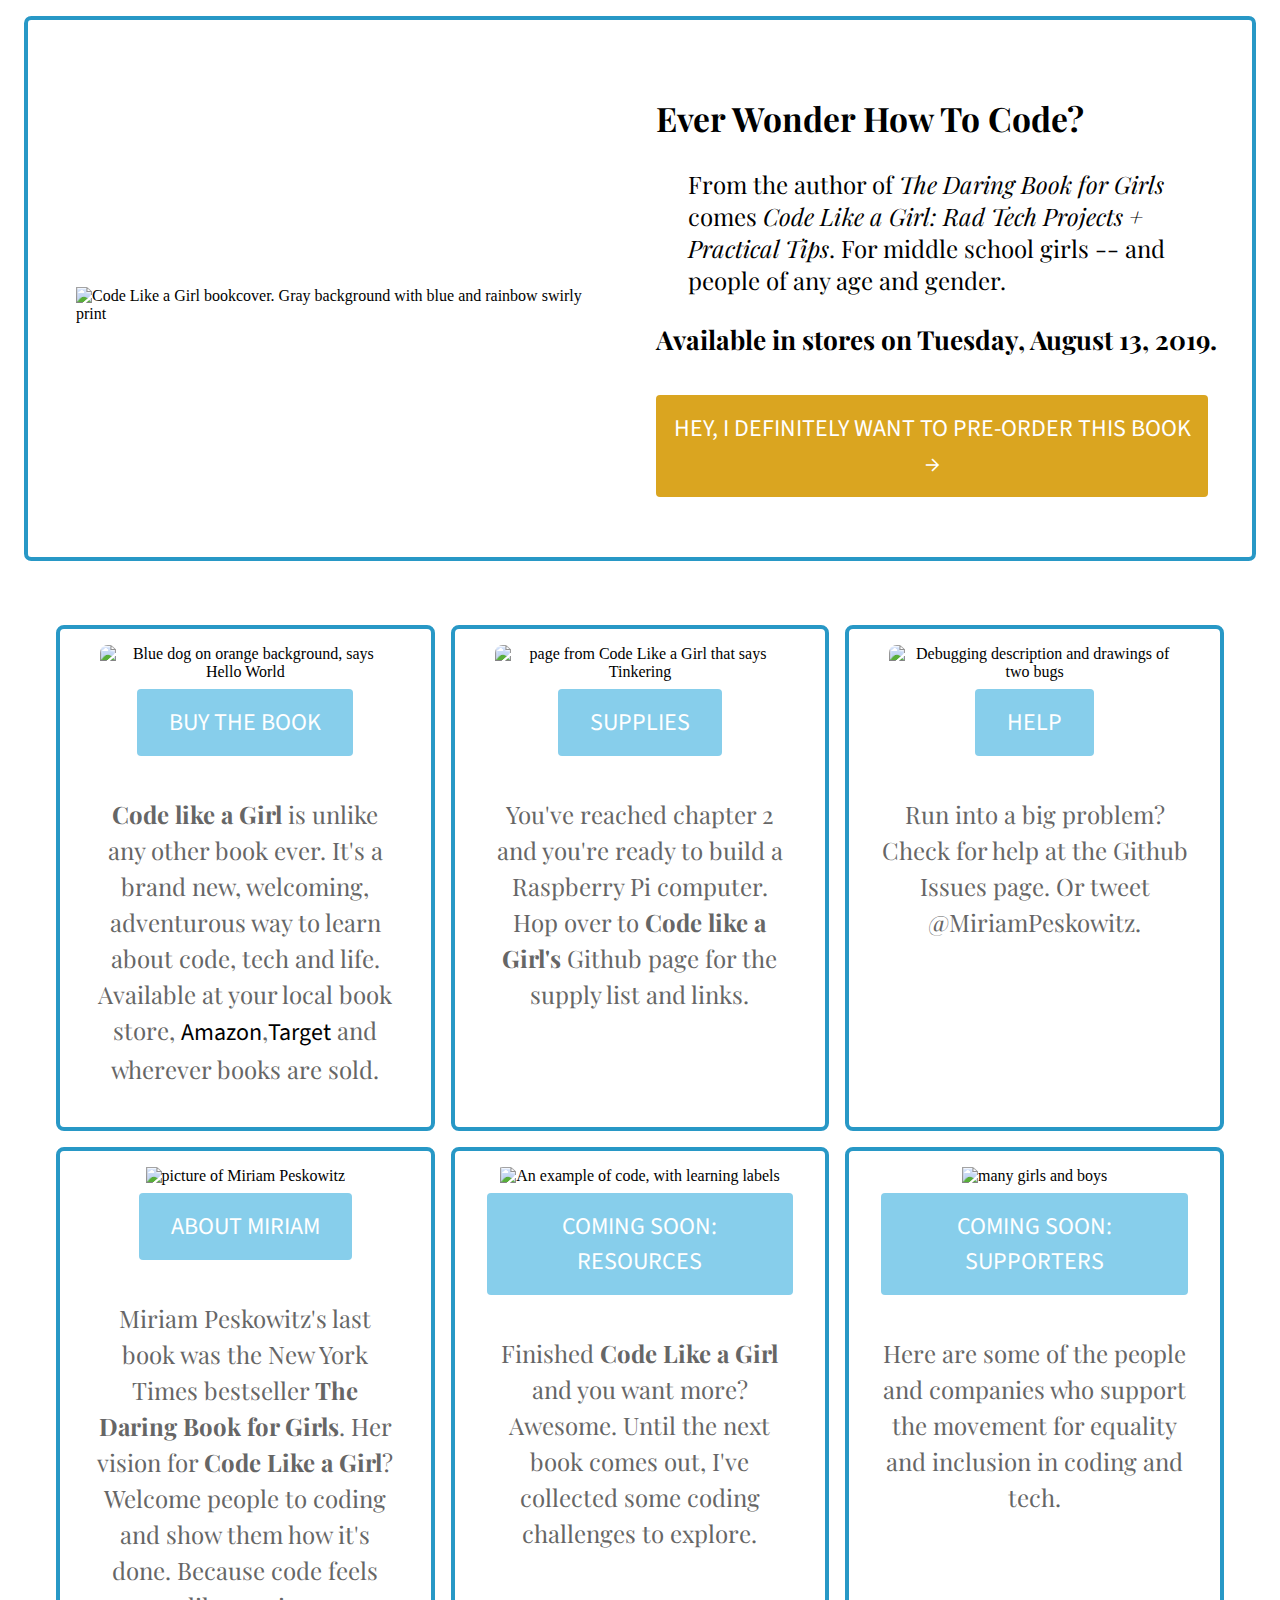
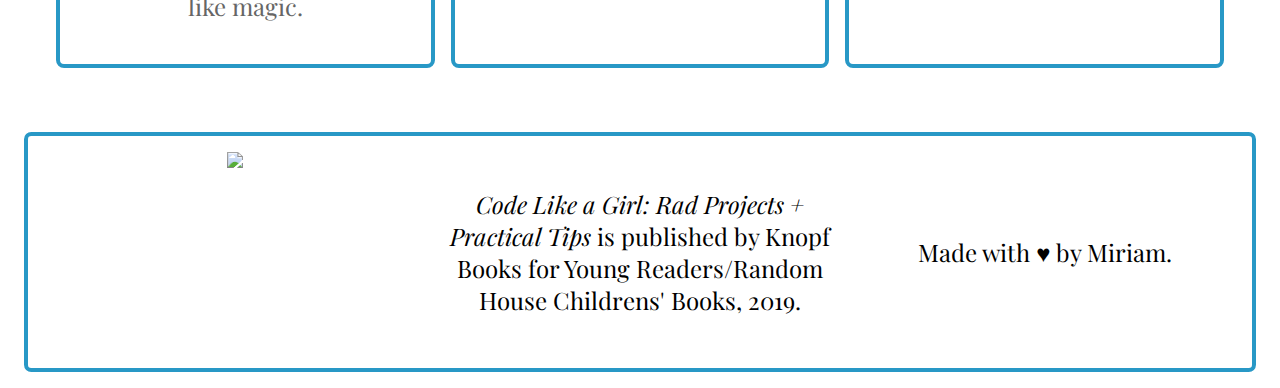
==== index.html @ 39b7a897 "Changes font size in hero > description to change content-based height on the hero section" ====
<!-- Website for code like a girl book. Created by @miriampeskowitz -->
<!-- Needs: routing for supplies and help.  anything else mentioned in the book?  -->
<!DOCTYPE html>
<html lang="en">
  <head>
    <meta charset="UTF-8">
    <meta name="viewport" content="width=device-width, initial-scale=1"/>
    <title>Code Like a Girl</title>
    <link rel="stylesheet" type="text/css" href="styles.css">
  </head>

  <body>
    <main class="wrapper">
      <!-- add nav bar here ul/li with grid?? -->
     
      <section class="hero"> 
        <picture class="item" id="cover-image">
          <img src="https://res.cloudinary.com/tech-stories/image/upload/bo_4px_solid_rgb:6a6b6d,c_fill,h_500,r_2/v1563406426/9781524713898_3_-1_rakndq.jpg" height="350" alt="Code Like a Girl bookcover. Gray background with blue and rainbow swirly print" >
        </picture>  
        <article class="item" id="description">
          <h2>Ever Wonder How To Code?  </h2>
          
          <p>From the author of <em>The Daring Book for Girls</em> comes <em>Code Like a Girl: Rad Tech Projects + Practical Tips</em>. For middle school girls -- and people of any age and gender.</p>


          <h3>Available in stores on Tuesday, August 13, 2019.</h3>

          <a class="uppercase" href="https://www.amazon.com/Code-Like-Girl-Projects-Practical/dp/1524713899"  target="_blank">Hey, I definitely want to pre-order this book &rarr;</a>
          <!-- right arrow:  -->
        </article>
      </section>
      <div class="wrapper">
      <section class="cards">
        <ul>
          <li>
            <figure>
              <img src="https://res.cloudinary.com/tech-stories/image/upload/c_scale,h_270,w_456/v1562860271/Screen_Shot_2019-07-11_at_11.50.55_AM_dsevbz.png" alt="Blue dog on orange background, says Hello World">
              <figcaption><h3>Grab this book now!</h3></figcaption>
            </figure>
            <a class="uppercase" href="https://www.amazon.com/Code-Like-Girl-Projects-Practical/dp/1524713899"  target="_blank">Buy the book</a>
            <p>
              <strong>Code like a Girl</strong> is unlike any other book ever. It's a brand new, welcoming, adventurous way to learn about code, tech and life. Available at your local book store, <a class="no-link-background" href="https://www.amazon.com/Code-Like-Girl-Projects-Practical/dp/1524713899" target="_blank" >Amazon</a>,<a class="no-link-background" href="https://www.target.com/p/code-like-a-girl-rad-tech-projects-and-practical-tips-by-miriam-peskowitz-hardcover/-/A-77096390" target="blank">Target</a> and wherever books are sold. 
            </p>
            
          </li>

          <!-- Supplies -->
          <li>
            <figure>
              <img src="https://res.cloudinary.com/tech-stories/image/upload/v1562807342/Screen_Shot_2019-07-10_at_9.08.40_PM_e3rjif.png" alt="page from Code Like a Girl that says Tinkering">
              <figcaption>
                <h3>Supplies</h3>
              </figcaption>
            </figure>
             <a class="uppercase" href="https://github.com/CodeLikeAGirlBook/Supplies" target="_blank" >Supplies</a>
            <p>
             You've reached chapter 2 and you're ready to build a Raspberry Pi computer. Hop over to <strong>Code like a Girl's</strong> Github page for the supply list and links.
            </p>
           
          </li>

          <!-- Debugging/help -->
          <li>
            <figure>
              <img src="https://res.cloudinary.com/tech-stories/image/upload/w_1000,ar_16:9,c_fill,g_auto,e_sharpen/v1562949057/Screen_Shot_2019-07-12_at_12.30.42_PM_fir9xx.png" alt="Debugging description and drawings of two bugs">
              <figcaption>
                <h3>Help</h3>
              </figcaption>
            </figure>
            <a class="uppercase" href="https://github.com/CodeLikeAGirlBook/Issues" target="_blank">Help</a>
            <p>
              Run into a big problem? Check for help at the  Github Issues page. Or tweet @MiriamPeskowitz. 
            </p>
            
          </li>
   <!-- About the author -->

          <li>
            <figure>
              <img src="https://res.cloudinary.com/tech-stories/image/upload/w_1000,ar_16:9,c_fill,g_auto,e_sharpen/v1562807641/miriam_avatar_qj1eje.jpg" alt="picture of Miriam Peskowitz">
              <figcaption>
                <h3>
                  About the author
                </h3>
              </figcaption>
            </figure>
             <a class="uppercase" href="https://mpeskowitz.com/about-1" target="_blank" >About Miriam</a>
            <p>
              Miriam Peskowitz's last book was the New York Times bestseller <strong>The Daring Book for Girls</strong>. Her vision for <strong>Code Like a Girl</strong>? Welcome people to coding and show them how it's done. Because code feels like magic. 
             </p>
           
          </li>
 <!-- Resources -->

          <li>
            <figure>
              <img src="https://res.cloudinary.com/tech-stories/image/upload/v1562860080/Screen_Shot_2019-07-11_at_11.47.46_AM_csww1a.png" alt="An example of code, with learning labels">
              <figcaption >
                <h3 class="too-light">Resources</h3>
              </figcaption>
            </figure>
             <a class="uppercase" href="https://github.com/CodeLikeAGirlBook/Issues" target="_blank" >Coming Soon: Resources</a>
            <p>
              Finished <strong>Code Like a Girl</strong> and you want more?  Awesome. Until the next book comes out, I've collected some coding challenges to explore. 
            </p>
           
          </li>

 <!-- Supporters-->
          <li>
            <figure>
              <img src="https://res.cloudinary.com/tech-stories/image/upload/v1562807659/Screen_Shot_2019-07-10_at_9.13.34_PM_m7gn4k.png" alt="many girls and boys">
              <figcaption >
                <h3 class="too-light">Supporters</h3>
              </figcaption>
            </figure>
             <a class="uppercase" href="#">Coming soon:  Supporters</a>
            <p>
             Here are some of the people and companies who support the movement for equality and inclusion in coding and tech. 
            </p>
           
           
          </li>      
        </ul>
      </section>
    </div>
    </main>

    <footer>
   <!--    <section> -->
        <img class="book-image" src="https://res.cloudinary.com/tech-stories/image/upload/a_340/v1563568177/footer_pcx8p0.png" height="200">
     <!--  </section> -->
      <section>
        <p><em>Code Like a Girl: Rad Projects + Practical Tips</em> is published by Knopf Books for Young Readers/Random House Childrens' Books, 2019. <p>
      </section>
      <section>  
       <p> Made with ♥ by <a href="https://twitter.com/MiriamPeskowitz" target="_blank">Miriam.</a> </p>
     </section>
    </footer>
    <!-- What else should go in footer: github page , randomhouse children's books page -->
  </body>
</html>


          <!-- NOTE: this was to have an angled img on larger screen and change that for smaller screen  -->
         <!--  <source media="(min-width: 1030px)" srcset="https://res.cloudinary.com/tech-stories/image/upload/bo_3px_solid_rgb:6d6767,c_scale,h_387,r_5/a_340/v1552341463/Screen_Shot_2019-02-14_at_5.20.54_PM_q3yvs3.png"> -->
         <!--  <source media="(max-width: 1029px)" srcset="https://res.cloudinary.com/tech-stories/image/upload/c_fill,h_500/v1563406426/9781524713898_3_-1_rakndq.jpg"> -->
          <!-- <img id="bookcover" src="https://res.cloudinary.com/tech-stories/image/upload/bo_2px_solid_rgb:383636,c_scale,h_1356/v1563406426/9781524713898_3_-1_rakndq.jpg" -->
---- styles.css ----
@import url('https://fonts.googleapis.com/css?family=Playfair+Display|Source+Sans+Pro:200,400');

p, h1, h2, h3, h4, h5, h6 {
  font-family: 'Playfair Display', serif;
}

a {
  font-family: 'Source Sans Pro', sans-serif;
}

html {
  scroll-behavior: smooth;
}

/*refactor class="uppercase" to an attribute here, since all a's are uppercase now */
a {
  background-color: goldenrod;
  text-decoration: none;
  color: white;
  border-radius: .25rem;
  text-align: center;
  display: inline-block;
  transition: all .3s;
}

a:hover {
  opacity: .6;
}

.hero {
  background: url('https://res.cloudinary.com/tech-stories/image/upload/v1562809014/Screen_Shot_2019-07-10_at_9.36.17_PM_mvnxgg.png') center;
  background-size: cover;
  padding: 1rem;
  border: 4px solid #2898C6  ;
  border-radius: .45rem;
  margin: 1rem;
  /* grid styles */
  display: grid;
  grid-template-columns: repeat(auto-fit, minmax(400px, 1fr));
  /*grid-gap: 1rem;*/
  align-items: center;
  justify-items: center;
}

.hero > * {
  color: black;
}

#cover-image {
  padding: 2rem;
  padding-bottom: 0;
}

#description  {
  padding: 2rem 1rem 2rem 1rem;
  font-size: 1.4rem;
}

.hero > article > p {
  margin-left: 2rem;
  font-size: 1.5rem;
}

.hero > article > h2 > span {
  font-weight: 900;
  font-style: italic;
}

.hero > article > a {
  padding: 1rem;
  margin: .75rem;
  margin-left: 0;
  font-size: 1.5rem;
}
.uppercase {
  text-transform: uppercase;
}

/* CARDS */

.cards {
  padding: 1rem;
  margin: 1rem;
/*  width: 100%;*/
}

.cards > ul {
  padding: 1rem;
  display: grid;
  grid-template-columns: repeat(auto-fit, minmax(350px, 1fr));
  grid-gap: 1rem;
  list-style: none;
  text-align: center;
}

.cards > ul > li {
  border: 4px solid #2898C6  ;
  /*#aba7a7;*/
  border-radius: .5rem;
}

/*change here */
.cards > ul > li > figure {
  max-height: 220px;
  overflow: hidden;
  border-top-left-radius: .5rem;
  border-top-right-radius: .5rem;
  position: relative;
  margin-bottom: .5rem;
}

.cards > ul > li > figure > img {
  width: 100%;
}

.cards > ul > li > figure > figcaption {
  position: absolute;
  bottom: 0;
  background-color: rgba(0,0,0,.2);
  width: 100%;
  height: 40%;
  display: none;
}

/*change color, accessibility esp in teachers & parents */
.cards > ul > li > figure > figcaption > h3 {
  color: white;
  /*padding: .75rem;*/
  /*  margin-bottom: 1rem;*/
  font-size: 1.75rem;
  display: none;

/*change: take away space on bototm, so it sits slightly lower */
}
.cards > ul > li > figure > figcaption > h3 > .too-light {
  color: black;
}

.cards > ul > li > p {
  font-size: 1.5rem;
  line-height: 1.5;
  padding: 1rem 2rem;
  color: #666666;
}

/*changed margin fro 1rem to 0 for the top, added background color to change from goldenrod*/
.cards > ul > li > a {
  padding: 1rem 2rem; 
  margin: 0 2rem;
  font-size: 1.5rem;
  background-color: skyblue;
  
}

.no-link-background {
  color: black;
  background-color: white;
}

.too-light {
  color: black;
}

/* FOOTER */
footer {
  background: url('https://res.cloudinary.com/tech-stories/image/upload/v1562809014/Screen_Shot_2019-07-10_at_9.36.17_PM_mvnxgg.png') center;
  background-size: cover;
  color:  black;
  text-align: left;
  padding: 1rem;
  border: 4px solid #2898C6;
  border-radius: .45rem;
  margin: 1rem;
  /*#grid*/
  display: grid;
  grid-template-columns: repeat(3, 1fr);
  grid-gap: 1.5rem;
  align-items: center;
  justify-items: center;
  text-align: center;
}


footer > section > p {
  font-size: 1.5rem;
}

footer > section > p > a {
  color: black;
  /*background-color: #5DBCD2;*/
  background-color: transparent;
  font-family: 'Playfair Display', serif;
}

footer > section > p > a:hover {
  font-weight: bolder;
}

/*MEDIA QUERIES*/
@media screen and (max-width: 760px) {
    body {
      display: grid;
      grid-template-columns: 100%;
      align-items: center;
      grid-template-rows: 400px auto;
    }
   

  .hero {
    align-items: center;
    margin: 0;
    padding: 0;
  }

  .cards {
    margin-left: 0;
    margin-right: 0;
    padding-left: 0;
    padding-right: 0;
  }

  footer {
    display: grid;
    grid-template-columns: 100%;
  }
}
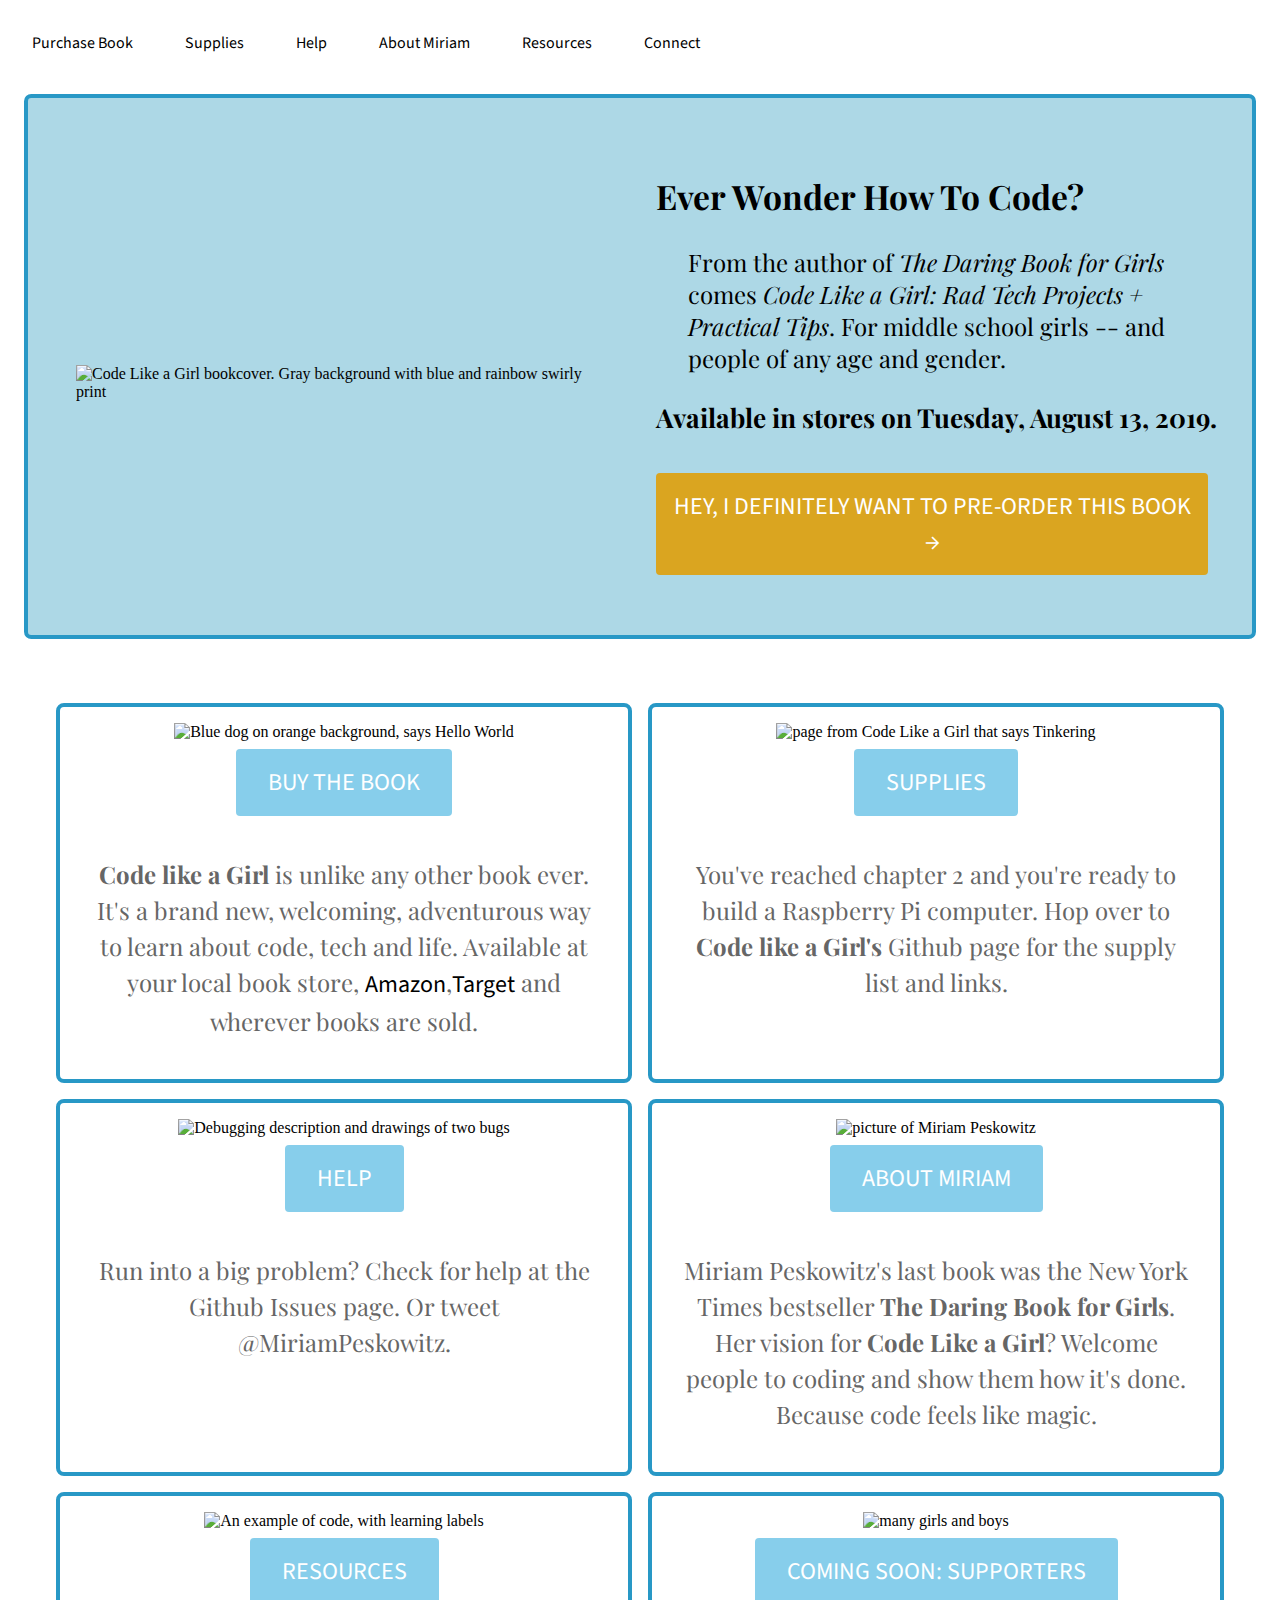
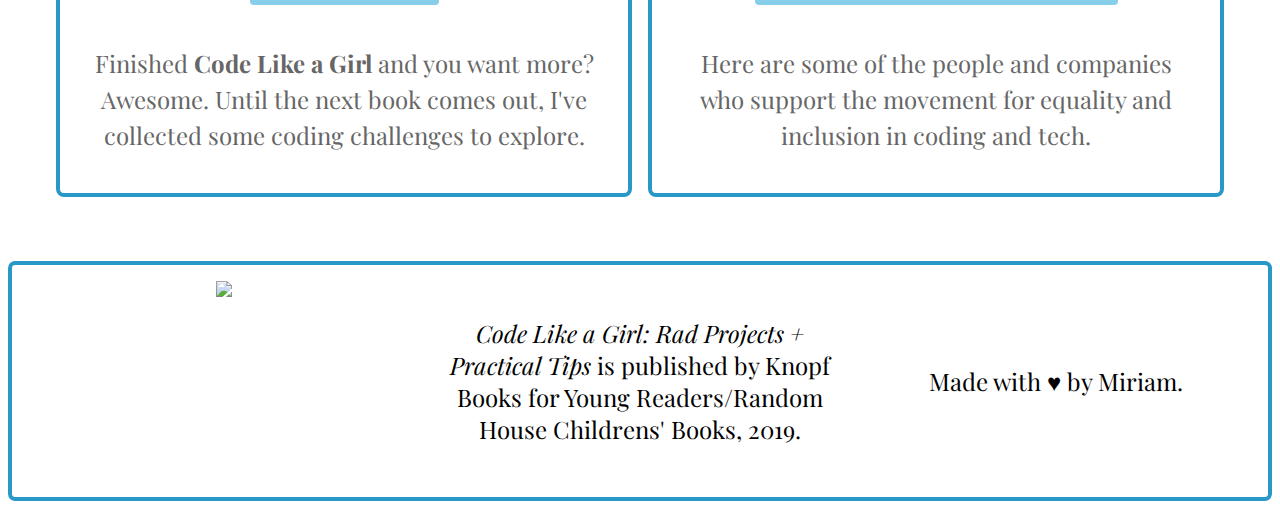
==== commit 84c6af2d: "Adds navbar, changes media queries" ====
--- a/index.html
+++ b/index.html
@@ -10,6 +10,16 @@
   </head>
 
   <body>
+    <nav>
+      <ul>
+        <li><a href="#purchase">Purchase Book</a></li>
+        <li><a href="#supplies">Supplies</a></li>
+        <li><a href="#help">Help</a></li>
+        <li><a href="#about-miriam">About Miriam</a></li>
+        <li><a href="#resources">Resources</a></li>
+        <li><a href="#connect">Connect</a></li>
+      </ul>
+    </nav>
     <main class="wrapper">
       <!-- add nav bar here ul/li with grid?? -->
      
@@ -32,7 +42,9 @@
       <div class="wrapper">
       <section class="cards">
         <ul>
-          <li>
+
+      <!-- Purchase Book -->
+          <li id="purchase">
             <figure>
               <img src="https://res.cloudinary.com/tech-stories/image/upload/c_scale,h_270,w_456/v1562860271/Screen_Shot_2019-07-11_at_11.50.55_AM_dsevbz.png" alt="Blue dog on orange background, says Hello World">
               <figcaption><h3>Grab this book now!</h3></figcaption>
@@ -45,7 +57,7 @@
           </li>
 
           <!-- Supplies -->
-          <li>
+          <li id="supplies">
             <figure>
               <img src="https://res.cloudinary.com/tech-stories/image/upload/v1562807342/Screen_Shot_2019-07-10_at_9.08.40_PM_e3rjif.png" alt="page from Code Like a Girl that says Tinkering">
               <figcaption>
@@ -60,7 +72,7 @@
           </li>
 
           <!-- Debugging/help -->
-          <li>
+          <li id="help">
             <figure>
               <img src="https://res.cloudinary.com/tech-stories/image/upload/w_1000,ar_16:9,c_fill,g_auto,e_sharpen/v1562949057/Screen_Shot_2019-07-12_at_12.30.42_PM_fir9xx.png" alt="Debugging description and drawings of two bugs">
               <figcaption>
@@ -73,9 +85,9 @@
             </p>
             
           </li>
+
    <!-- About the author -->
-
-          <li>
+          <li id="about-miriam">
             <figure>
               <img src="https://res.cloudinary.com/tech-stories/image/upload/w_1000,ar_16:9,c_fill,g_auto,e_sharpen/v1562807641/miriam_avatar_qj1eje.jpg" alt="picture of Miriam Peskowitz">
               <figcaption>
@@ -90,24 +102,24 @@
              </p>
            
           </li>
+
  <!-- Resources -->
-
-          <li>
+          <li id="resources">
             <figure>
               <img src="https://res.cloudinary.com/tech-stories/image/upload/v1562860080/Screen_Shot_2019-07-11_at_11.47.46_AM_csww1a.png" alt="An example of code, with learning labels">
               <figcaption >
                 <h3 class="too-light">Resources</h3>
               </figcaption>
             </figure>
-             <a class="uppercase" href="https://github.com/CodeLikeAGirlBook/Issues" target="_blank" >Coming Soon: Resources</a>
+             <a class="uppercase" href="https://github.com/CodeLikeAGirlBook/Resources" target="_blank" >Resources</a>
             <p>
               Finished <strong>Code Like a Girl</strong> and you want more?  Awesome. Until the next book comes out, I've collected some coding challenges to explore. 
             </p>
            
           </li>
 
- <!-- Supporters-->
-          <li>
+ <!-- Supporters change to: Contact, workshops, talks, Movement, Change -->
+          <li id="connect">
             <figure>
               <img src="https://res.cloudinary.com/tech-stories/image/upload/v1562807659/Screen_Shot_2019-07-10_at_9.13.34_PM_m7gn4k.png" alt="many girls and boys">
               <figcaption >
--- a/styles.css
+++ b/styles.css
@@ -23,20 +23,46 @@
   transition: all .3s;
 }
 
+
 a:hover {
   opacity: .6;
 }
 
+nav {
+  padding: 1rem 0;
+/*  background-color: lightblue;*/
+  border-radius: .25rem;
+  grid-template-columns: repeat(auto-fit, minmax(250px, 1fr));;
+}
+
+nav > ul {
+  list-style-type: none;
+  margin: 0;
+  padding: 0;
+}
+
+nav > ul > li {
+  display: inline;
+  padding: 1rem;
+}
+
+nav > ul > li > a {
+  background-color: white;
+  color: black;
+  padding: .5rem;
+}
+
 .hero {
-  background: url('https://res.cloudinary.com/tech-stories/image/upload/v1562809014/Screen_Shot_2019-07-10_at_9.36.17_PM_mvnxgg.png') center;
-  background-size: cover;
+ /* background: url('https://res.cloudinary.com/tech-stories/image/upload/v1562809014/Screen_Shot_2019-07-10_at_9.36.17_PM_mvnxgg.png') center;
+  background-size: cover;*/
+  background-color: lightblue;
   padding: 1rem;
   border: 4px solid #2898C6  ;
   border-radius: .45rem;
   margin: 1rem;
   /* grid styles */
   display: grid;
-  grid-template-columns: repeat(auto-fit, minmax(400px, 1fr));
+  grid-template-columns: repeat(auto-fit, minmax(250px, 1fr));
   /*grid-gap: 1rem;*/
   align-items: center;
   justify-items: center;
@@ -87,7 +113,7 @@
 .cards > ul {
   padding: 1rem;
   display: grid;
-  grid-template-columns: repeat(auto-fit, minmax(350px, 1fr));
+  grid-template-columns: repeat(auto-fit, minmax(400px, 1fr));
   grid-gap: 1rem;
   list-style: none;
   text-align: center;
@@ -170,7 +196,7 @@
   padding: 1rem;
   border: 4px solid #2898C6;
   border-radius: .45rem;
-  margin: 1rem;
+/*  margin: 1rem 0;*/
   /*#grid*/
   display: grid;
   grid-template-columns: repeat(3, 1fr);
@@ -197,14 +223,13 @@
 }
 
 /*MEDIA QUERIES*/
-@media screen and (max-width: 760px) {
+@media screen and (max-width: 880px) {
     body {
       display: grid;
       grid-template-columns: 100%;
       align-items: center;
       grid-template-rows: 400px auto;
     }
-   
 
   .hero {
     align-items: center;
@@ -217,10 +242,17 @@
     margin-right: 0;
     padding-left: 0;
     padding-right: 0;
+    overflow: scroll;
   }
 
   footer {
     display: grid;
     grid-template-columns: 100%;
+    background: none;
+    background-color: lightblue;
+  }
+
+  footer > .book-image {
+    display: none;
   }
 }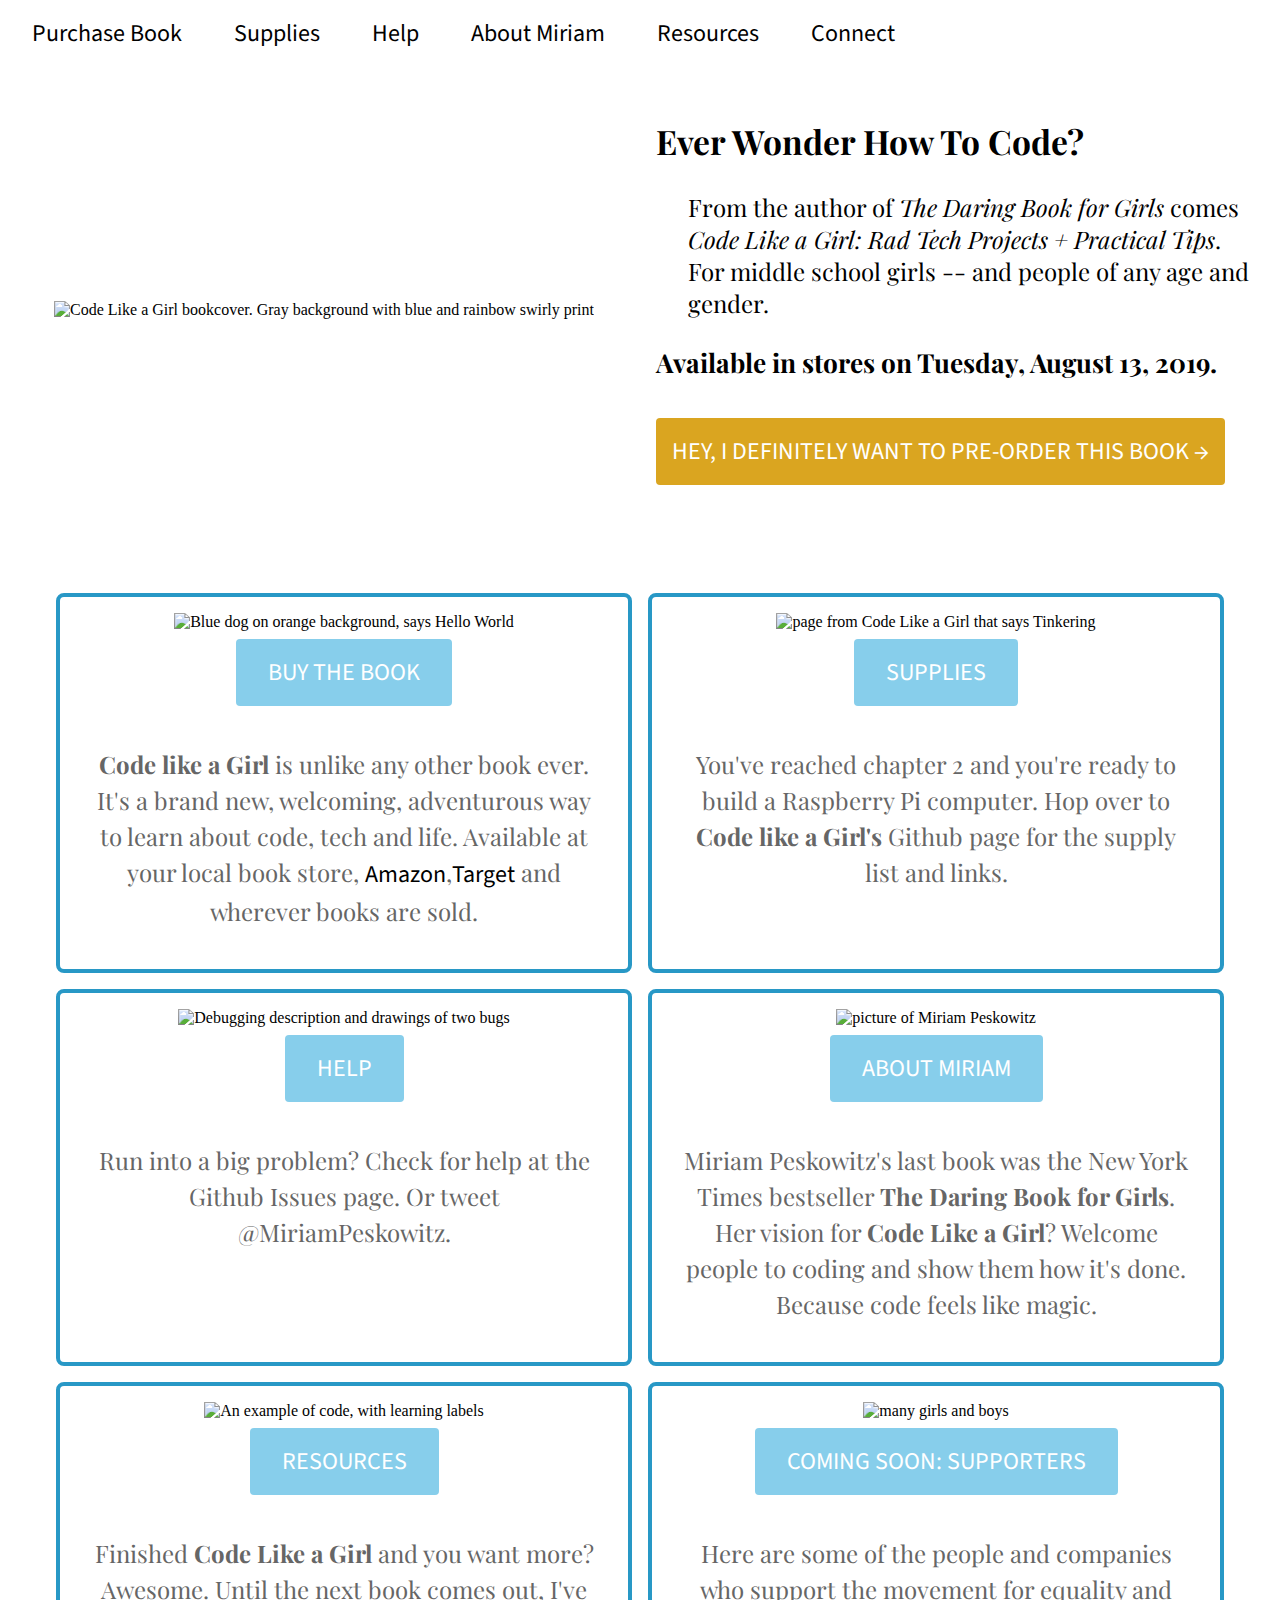
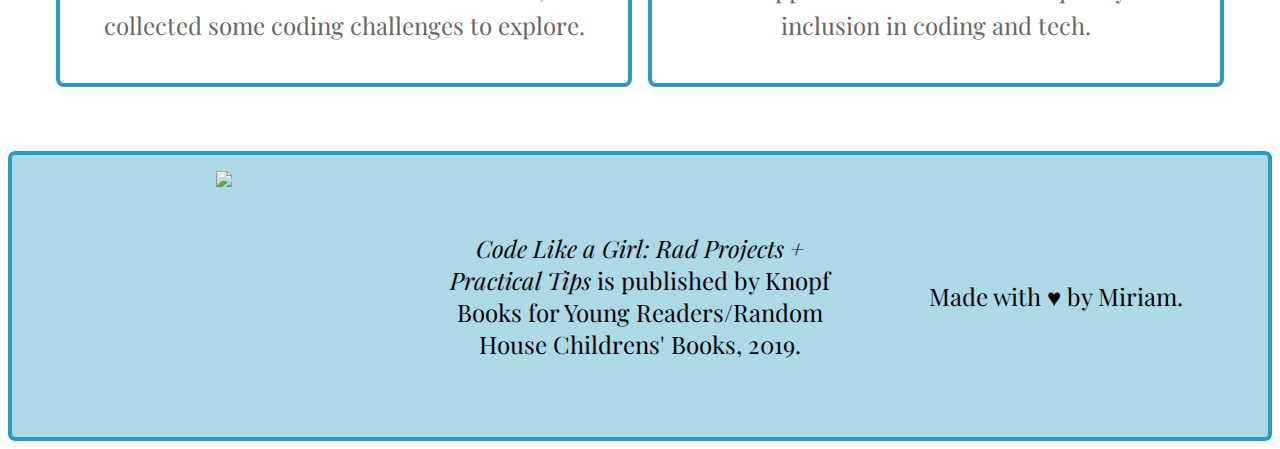
==== commit a39f0d6b: "Work with media queries" ====
--- a/index.html
+++ b/index.html
@@ -25,7 +25,8 @@
      
       <section class="hero"> 
         <picture class="item" id="cover-image">
-          <img src="https://res.cloudinary.com/tech-stories/image/upload/bo_4px_solid_rgb:6a6b6d,c_fill,h_500,r_2/v1563406426/9781524713898_3_-1_rakndq.jpg" height="350" alt="Code Like a Girl bookcover. Gray background with blue and rainbow swirly print" >
+         <!--  <img src="https://res.cloudinary.com/tech-stories/image/upload/bo_4px_solid_rgb:6a6b6d,c_fill,h_500,r_2/v1563406426/9781524713898_3_-1_rakndq.jpg" height="350" alt="Code Like a Girl bookcover. Gray background with blue and rainbow swirly print" > -->
+         <img src="https://res.cloudinary.com/tech-stories/image/upload/v1565403761/Screen_Shot_2019-07-31_at_4.04.44_PM_yweslw.png" height="450" alt="Code Like a Girl bookcover. Gray background with blue and rainbow swirly print" >
         </picture>  
         <article class="item" id="description">
           <h2>Ever Wonder How To Code?  </h2>
@@ -140,7 +141,7 @@
 
     <footer>
    <!--    <section> -->
-        <img class="book-image" src="https://res.cloudinary.com/tech-stories/image/upload/a_340/v1563568177/footer_pcx8p0.png" height="200">
+        <img class="book-image" src="https://res.cloudinary.com/tech-stories/image/upload/a_340/v1563568177/footer_pcx8p0.png" height="250">
      <!--  </section> -->
       <section>
         <p><em>Code Like a Girl: Rad Projects + Practical Tips</em> is published by Knopf Books for Young Readers/Random House Childrens' Books, 2019. <p>
--- a/styles.css
+++ b/styles.css
@@ -29,10 +29,10 @@
 }
 
 nav {
-  padding: 1rem 0;
+  /*padding: 1rem 0;*/
 /*  background-color: lightblue;*/
   border-radius: .25rem;
-  grid-template-columns: repeat(auto-fit, minmax(250px, 1fr));;
+  grid-template-columns: repeat(auto-fit, minmax(350px, 1fr));;
 }
 
 nav > ul {
@@ -50,16 +50,17 @@
   background-color: white;
   color: black;
   padding: .5rem;
+  font-size: 1.5rem;
 }
 
 .hero {
  /* background: url('https://res.cloudinary.com/tech-stories/image/upload/v1562809014/Screen_Shot_2019-07-10_at_9.36.17_PM_mvnxgg.png') center;
   background-size: cover;*/
-  background-color: lightblue;
-  padding: 1rem;
-  border: 4px solid #2898C6  ;
-  border-radius: .45rem;
-  margin: 1rem;
+  /*background-color: lightblue;*/
+  /*padding: 1rem;*/
+  /*border: 4px solid #2898C6  ;*/
+  /*border-radius: .45rem;*/
+  /*margin: 1rem;*/
   /* grid styles */
   display: grid;
   grid-template-columns: repeat(auto-fit, minmax(250px, 1fr));
@@ -189,8 +190,9 @@
 
 /* FOOTER */
 footer {
-  background: url('https://res.cloudinary.com/tech-stories/image/upload/v1562809014/Screen_Shot_2019-07-10_at_9.36.17_PM_mvnxgg.png') center;
-  background-size: cover;
+ /* background: url('https://res.cloudinary.com/tech-stories/image/upload/v1562809014/Screen_Shot_2019-07-10_at_9.36.17_PM_mvnxgg.png') center;
+  background-size: cover;*/
+  background-color: lightblue;
   color:  black;
   text-align: left;
   padding: 1rem;
@@ -223,7 +225,7 @@
 }
 
 /*MEDIA QUERIES*/
-@media screen and (max-width: 880px) {
+@media screen and (max-width: 900px) {
     body {
       display: grid;
       grid-template-columns: 100%;
@@ -232,17 +234,22 @@
     }
 
   .hero {
+    display: grid;
+    grid-template-columns: 100%;
     align-items: center;
-    margin: 0;
+    text-align: center;
+    margin: 0, 2rem;
     padding: 0;
   }
 
   .cards {
+    display: grid;
+    grid-template-columns: 100%;
     margin-left: 0;
     margin-right: 0;
     padding-left: 0;
     padding-right: 0;
-    overflow: scroll;
+    /*overflow: scroll; to work needs height */
   }
 
   footer {
@@ -255,4 +262,16 @@
   footer > .book-image {
     display: none;
   }
+}
+
+@media screen and (max-width: 425px) {
+  body {
+    font-size: 1rem;
+  }
+  nav {
+    display: grid;
+    grid-template-columns: 100%;
+    margin: 0, 3rem;
+  }
+  /*how do I make everything skinnier for small screeb> */
 }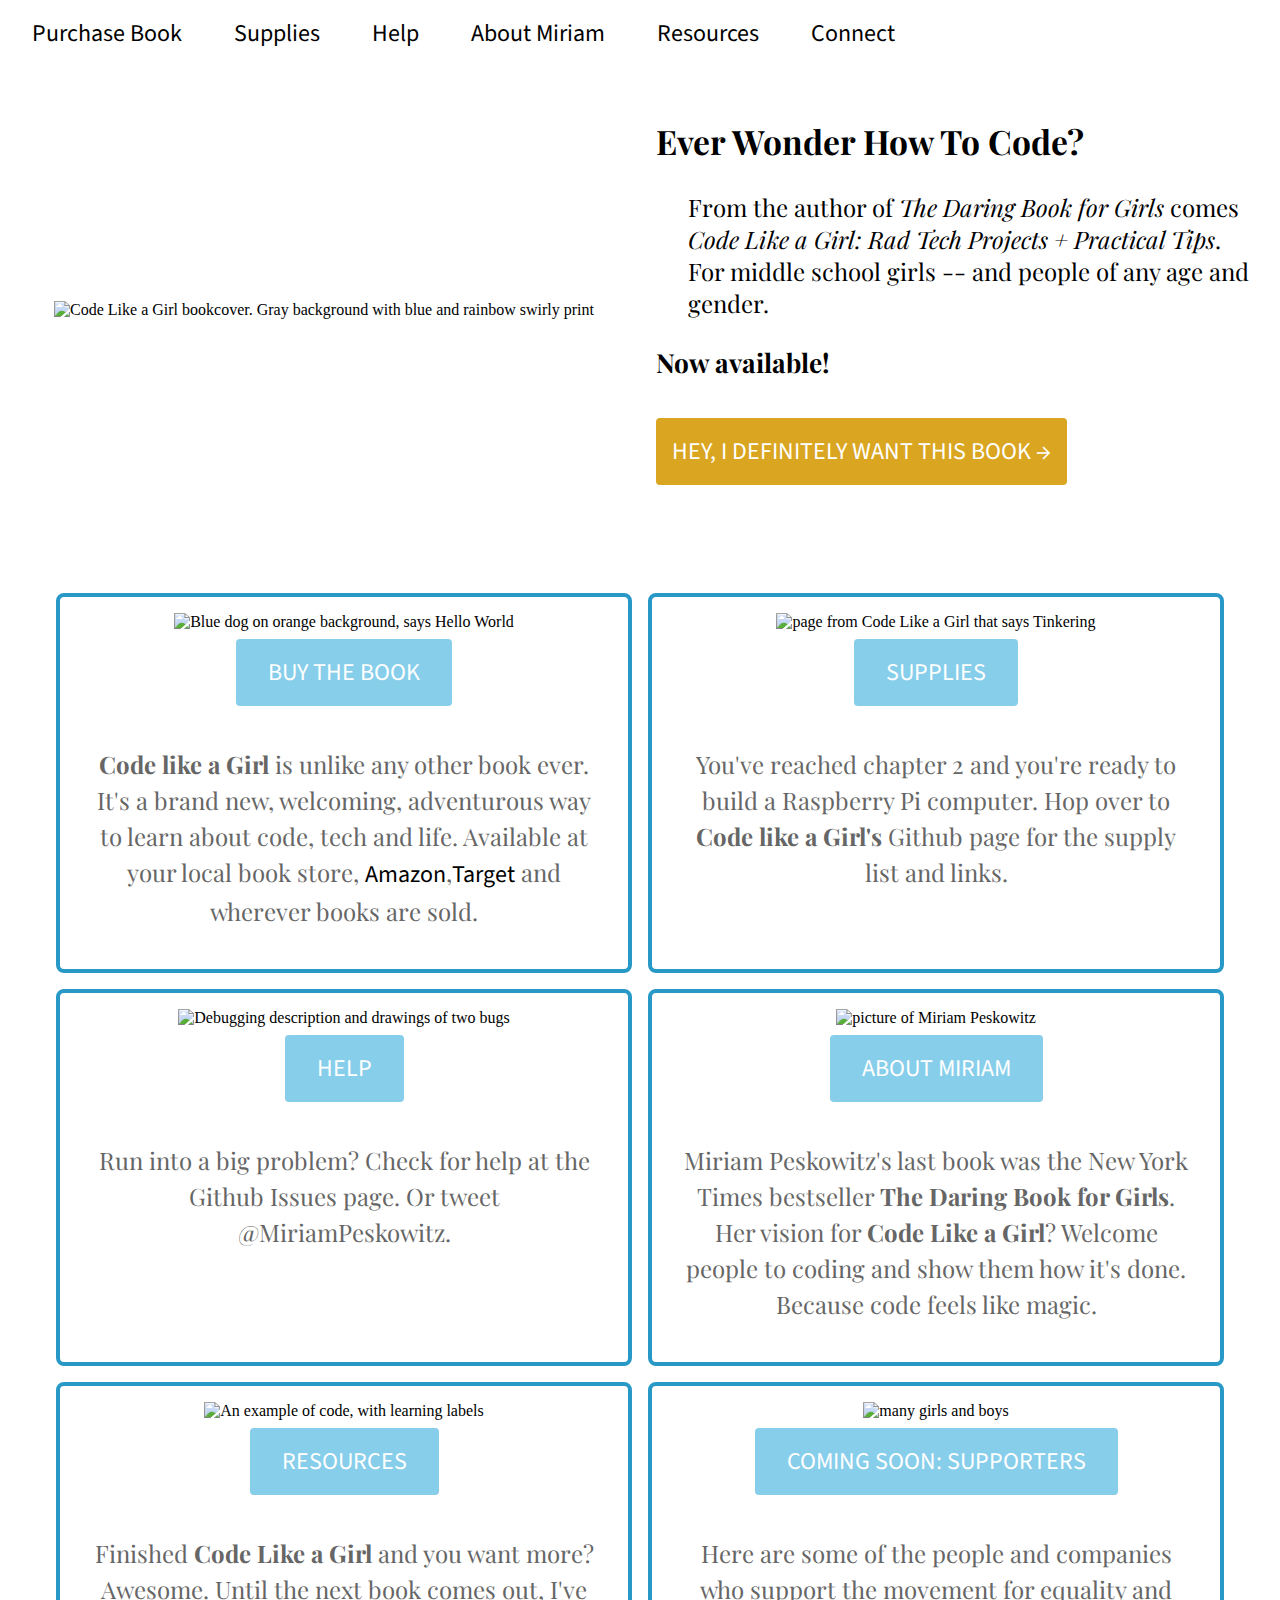
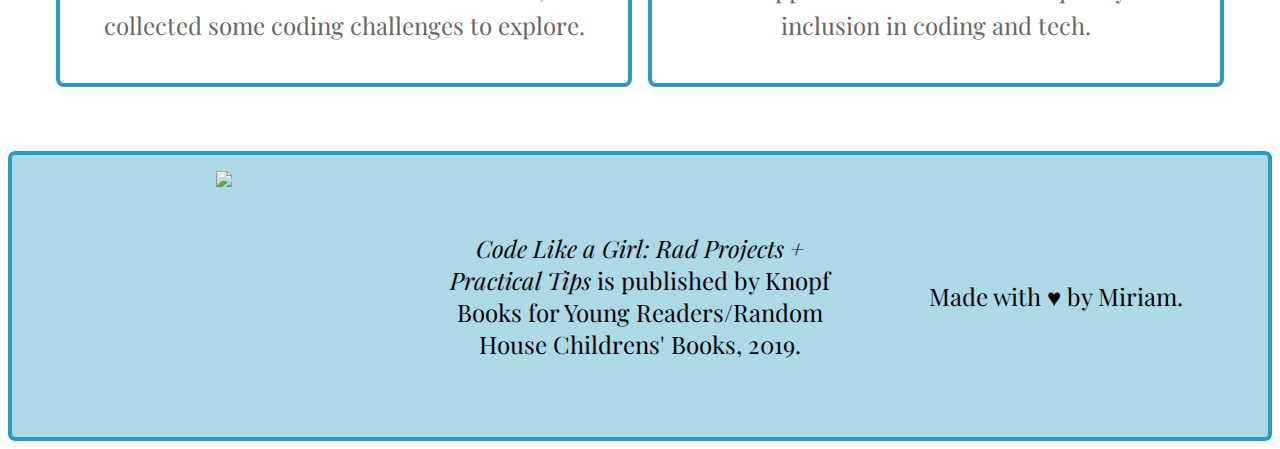
==== commit 37add901: "Changes to available now" ====
--- a/index.html
+++ b/index.html
@@ -34,9 +34,9 @@
           <p>From the author of <em>The Daring Book for Girls</em> comes <em>Code Like a Girl: Rad Tech Projects + Practical Tips</em>. For middle school girls -- and people of any age and gender.</p>
 
 
-          <h3>Available in stores on Tuesday, August 13, 2019.</h3>
+          <h3>Now available!</h3>
 
-          <a class="uppercase" href="https://www.amazon.com/Code-Like-Girl-Projects-Practical/dp/1524713899"  target="_blank">Hey, I definitely want to pre-order this book &rarr;</a>
+          <a class="uppercase" href="https://www.amazon.com/Code-Like-Girl-Projects-Practical/dp/1524713899"  target="_blank">Hey, I definitely want this book &rarr;</a>
           <!-- right arrow:  -->
         </article>
       </section>
--- a/styles.css
+++ b/styles.css
@@ -273,5 +273,5 @@
     grid-template-columns: 100%;
     margin: 0, 3rem;
   }
-  /*how do I make everything skinnier for small screeb> */
+  /*how do I make everything skinnier for small screeb> Cards are default 500 px wide Why? */
 }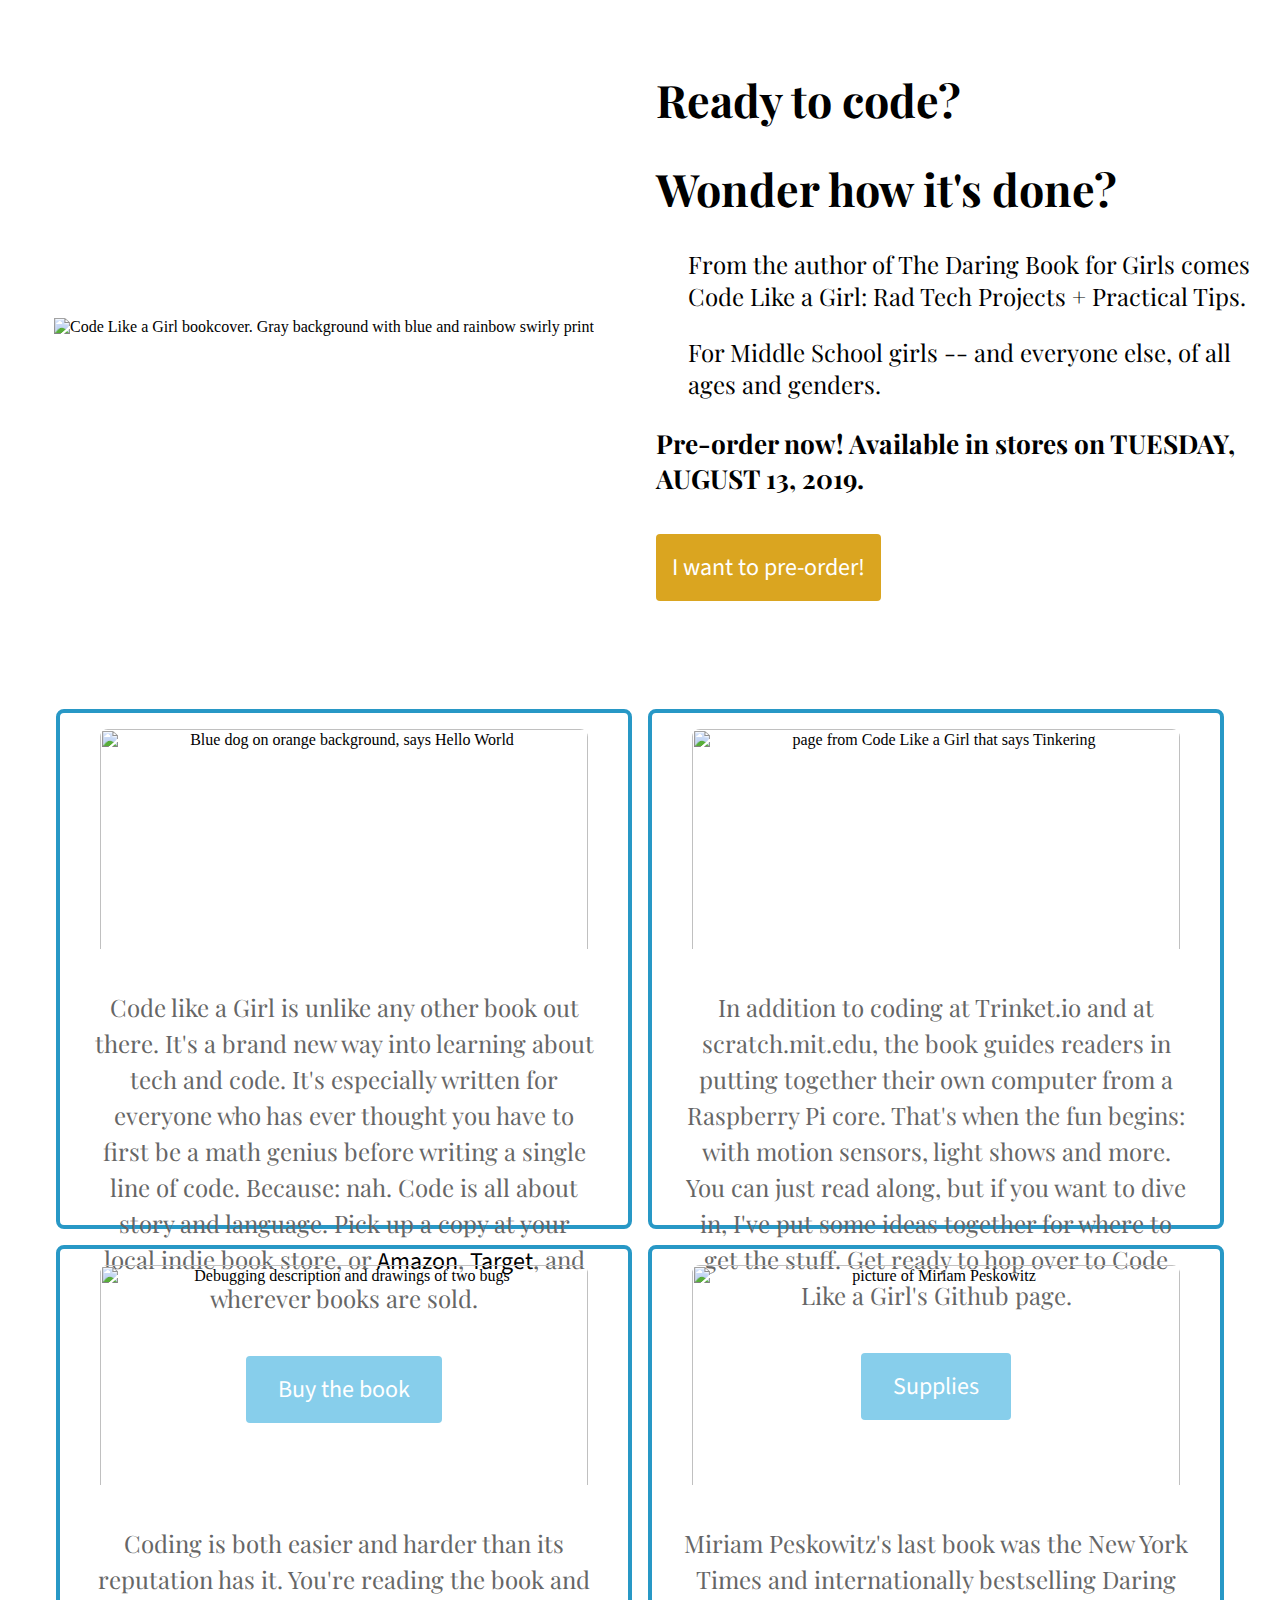
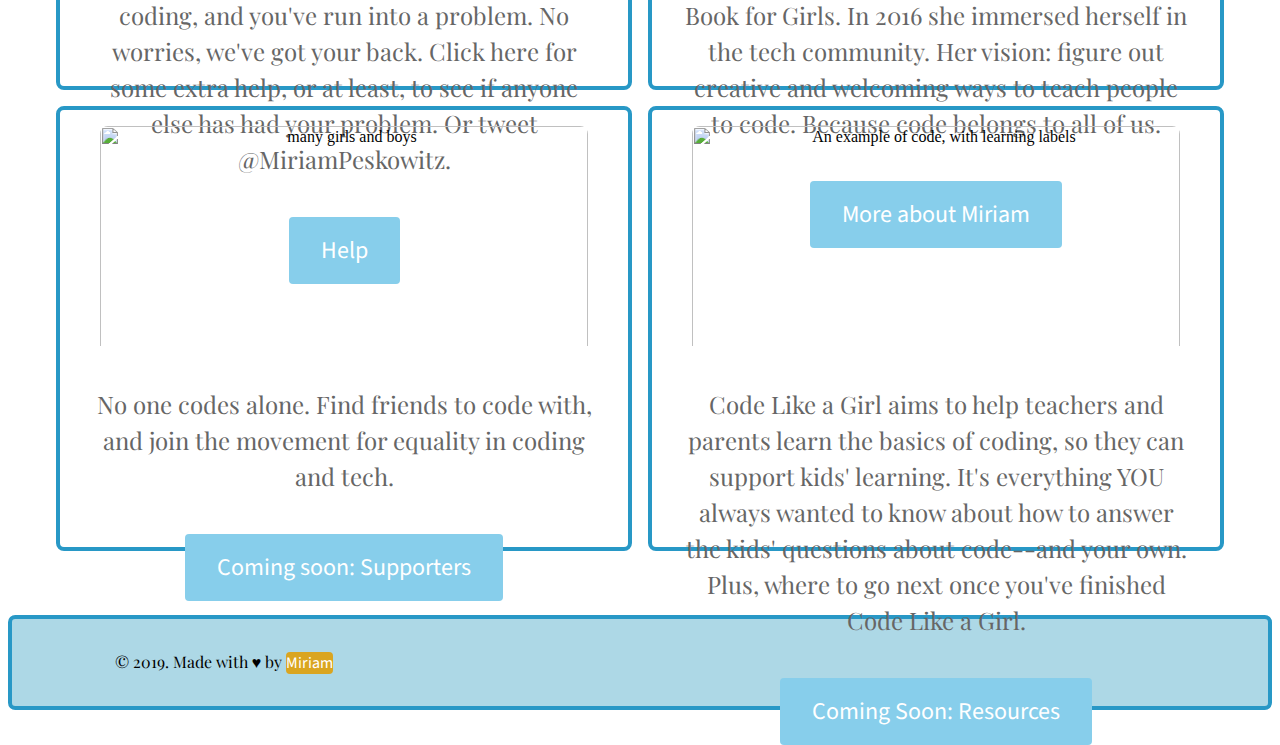
==== commit 298b072a: "Update index.html" ====
--- a/index.html
+++ b/index.html
@@ -1,161 +1,103 @@
-<!-- Website for code like a girl book. Created by @miriampeskowitz -->
-<!-- Needs: routing for supplies and help.  anything else mentioned in the book?  -->
-<!DOCTYPE html>
-<html lang="en">
-  <head>
-    <meta charset="UTF-8">
-    <meta name="viewport" content="width=device-width, initial-scale=1"/>
-    <title>Code Like a Girl</title>
-    <link rel="stylesheet" type="text/css" href="styles.css">
-  </head>
+<!-- Website for code like a girl book. -->
 
-  <body>
-    <nav>
+<html>
+<head>
+  <meta charset="UTF-8">
+  <meta name="viewport" content="width=device-width, initial-scale=1"/>
+  <title>Code Like a Girl</title>
+  <link rel="stylesheet" type="text/css" href="styles.css">
+</head>
+
+<body>
+  <main class="wrapper">
+    <!-- add nav bar here ul/li with grid -->
+    <section class="hero"> 
+      <img id="bookcover" src="https://res.cloudinary.com/tech-stories/image/upload/a_349/v1552341463/Screen_Shot_2019-02-14_at_5.20.54_PM_q3yvs3.png" alt="Code Like a Girl bookcover. Gray background with blue and rainbow swirly print" >    
+      <article id="description">
+        <h1>Ready to code? </h1>
+        <h1>Wonder how it's done? </h1>
+        <p>From the author of  <span>The Daring Book for Girls</span> comes <span>Code Like a Girl: Rad Tech Projects + Practical Tips</span>.</p>
+        <p> For Middle School girls -- and everyone else, of all ages and genders.</p>
+        <h3>Pre-order now! Available in stores on TUESDAY, AUGUST 13, 2019.</h3>
+        <a href="https://www.amazon.com/Code-Like-Girl-Projects-Practical/dp/1524713899"  target="_blank">I want to pre-order! </a>
+      </article>
+    </section>
+    <section class="cards" id="cards">
       <ul>
-        <li><a href="#purchase">Purchase Book</a></li>
-        <li><a href="#supplies">Supplies</a></li>
-        <li><a href="#help">Help</a></li>
-        <li><a href="#about-miriam">About Miriam</a></li>
-        <li><a href="#resources">Resources</a></li>
-        <li><a href="#connect">Connect</a></li>
+        <li>
+          <figure>
+            <img src="https://res.cloudinary.com/tech-stories/image/upload/c_scale,h_270,w_456/v1562860271/Screen_Shot_2019-07-11_at_11.50.55_AM_dsevbz.png" alt="Blue dog on orange background, says Hello World">
+            <figcaption><h3>Grab this book now!</h3></figcaption>
+          </figure>
+          <p>
+            Code like a Girl is unlike any other book out there. It's a brand new way into learning about tech and code. It's especially written for everyone who has ever thought you have to first be a math genius before writing a single line of code. Because: nah. Code is all about story and language. Pick up a copy at your local indie book store, or  <a class="no-link-background" href="https://www.amazon.com/Code-Like-Girl-Projects-Practical/dp/1524713899"  target="_blank">Amazon</a>, <a class="no-link-background" href="https://www.target.com/p/code-like-a-girl-rad-tech-projects-and-practical-tips-by-miriam-peskowitz-hardcover/-/A-77096390" target="blank">Target</a>, and wherever books are sold. 
+          </p>
+          <a href="https://www.amazon.com/Code-Like-Girl-Projects-Practical/dp/1524713899"  target="_blank">Buy the book</a>
+        </li>
+
+        <!-- Supplies -->
+        <li>
+          <figure>
+            <img src="https://res.cloudinary.com/tech-stories/image/upload/v1562807342/Screen_Shot_2019-07-10_at_9.08.40_PM_e3rjif.png" alt="page from Code Like a Girl that says Tinkering">
+            <figcaption><h3>Supplies</h3></figcaption>
+          </figure>
+          <p>
+            In addition to coding at Trinket.io and at scratch.mit.edu, the book guides readers in putting together their own computer from a Raspberry Pi core. That's when the fun begins: with motion sensors, light shows and more. You can just read along, but if you want to dive in, I've put some ideas together for where to get the stuff. Get ready to hop over to Code Like a Girl's Github page.
+
+          </p>
+          <a href="https://github.com/CodeLikeAGirlBook/Supplies">Supplies</a>
+        </li>
+
+        <!-- Debugging/help -->
+        <li>
+          <figure>
+            <img src="https://res.cloudinary.com/tech-stories/image/upload/w_1000,ar_16:9,c_fill,g_auto,e_sharpen/v1562949057/Screen_Shot_2019-07-12_at_12.30.42_PM_fir9xx.png" alt="Debugging description and drawings of two bugs">
+            <figcaption><h3>Uh-oh</h3></figcaption>
+          </figure>
+          <p>
+            Coding is both easier and harder than its reputation has it. You're reading the book and coding, and you've run into a problem. No worries, we've got your back. Click here for some extra help, or at least, to see if anyone else has had your problem. Or tweet @MiriamPeskowitz. 
+          </p>
+          <a href="https://github.com/CodeLikeAGirlBook/Issues" target="_blank">Help</a>
+        </li>
+        <li>
+          <figure>
+            <img src="https://res.cloudinary.com/tech-stories/image/upload/w_1000,ar_16:9,c_fill,g_auto,e_sharpen/v1562807641/miriam_avatar_qj1eje.jpg" alt="picture of Miriam Peskowitz">
+            <figcaption><h3>About the author</h3></figcaption>
+          </figure>
+          <p>
+            Miriam Peskowitz's last book was the New York Times and internationally bestselling Daring Book for Girls. In 2016 she immersed herself in the tech community. Her vision: figure out creative and welcoming ways to teach people to code. Because code belongs to all of us. 
+
+          </p>
+          <a href="#">More about Miriam</a>
+        </li>
+        <li>
+          <figure>
+            <img src="https://res.cloudinary.com/tech-stories/image/upload/v1562807659/kids.png" alt="many girls and boys">
+            <figcaption><h3>Help Each Other</h3></figcaption>
+          </figure>
+          <p>
+            No one codes alone. Find friends to code with, and join the movement for equality in coding and tech.  
+
+              
+          </p>
+          <a href="#">Coming soon:  Supporters</a>
+        </li>
+        <li>
+          <figure>
+            <img src="https://res.cloudinary.com/tech-stories/image/upload/v1562860080/Screen_Shot_2019-07-11_at_11.47.46_AM_csww1a.png" alt="An example of code, with learning labels">
+            <figcaption><h3>Teachers & Parents</h3></figcaption>
+          </figure>
+          <p>
+            Code Like a Girl aims to help teachers and parents learn the basics of coding, so they can support kids' learning. It's everything YOU always wanted to know about how to answer the kids' questions about code--and your own. Plus, where to go next once you've finished Code Like a Girl. 
+          </p>
+          <a href="#">Coming Soon:   Resources</a>
+        </li>
       </ul>
-    </nav>
-    <main class="wrapper">
-      <!-- add nav bar here ul/li with grid?? -->
-     
-      <section class="hero"> 
-        <picture class="item" id="cover-image">
-         <!--  <img src="https://res.cloudinary.com/tech-stories/image/upload/bo_4px_solid_rgb:6a6b6d,c_fill,h_500,r_2/v1563406426/9781524713898_3_-1_rakndq.jpg" height="350" alt="Code Like a Girl bookcover. Gray background with blue and rainbow swirly print" > -->
-         <img src="https://res.cloudinary.com/tech-stories/image/upload/v1565403761/Screen_Shot_2019-07-31_at_4.04.44_PM_yweslw.png" height="450" alt="Code Like a Girl bookcover. Gray background with blue and rainbow swirly print" >
-        </picture>  
-        <article class="item" id="description">
-          <h2>Ever Wonder How To Code?  </h2>
-          
-          <p>From the author of <em>The Daring Book for Girls</em> comes <em>Code Like a Girl: Rad Tech Projects + Practical Tips</em>. For middle school girls -- and people of any age and gender.</p>
-
-
-          <h3>Now available!</h3>
-
-          <a class="uppercase" href="https://www.amazon.com/Code-Like-Girl-Projects-Practical/dp/1524713899"  target="_blank">Hey, I definitely want this book &rarr;</a>
-          <!-- right arrow:  -->
-        </article>
-      </section>
-      <div class="wrapper">
-      <section class="cards">
-        <ul>
-
-      <!-- Purchase Book -->
-          <li id="purchase">
-            <figure>
-              <img src="https://res.cloudinary.com/tech-stories/image/upload/c_scale,h_270,w_456/v1562860271/Screen_Shot_2019-07-11_at_11.50.55_AM_dsevbz.png" alt="Blue dog on orange background, says Hello World">
-              <figcaption><h3>Grab this book now!</h3></figcaption>
-            </figure>
-            <a class="uppercase" href="https://www.amazon.com/Code-Like-Girl-Projects-Practical/dp/1524713899"  target="_blank">Buy the book</a>
-            <p>
-              <strong>Code like a Girl</strong> is unlike any other book ever. It's a brand new, welcoming, adventurous way to learn about code, tech and life. Available at your local book store, <a class="no-link-background" href="https://www.amazon.com/Code-Like-Girl-Projects-Practical/dp/1524713899" target="_blank" >Amazon</a>,<a class="no-link-background" href="https://www.target.com/p/code-like-a-girl-rad-tech-projects-and-practical-tips-by-miriam-peskowitz-hardcover/-/A-77096390" target="blank">Target</a> and wherever books are sold. 
-            </p>
-            
-          </li>
-
-          <!-- Supplies -->
-          <li id="supplies">
-            <figure>
-              <img src="https://res.cloudinary.com/tech-stories/image/upload/v1562807342/Screen_Shot_2019-07-10_at_9.08.40_PM_e3rjif.png" alt="page from Code Like a Girl that says Tinkering">
-              <figcaption>
-                <h3>Supplies</h3>
-              </figcaption>
-            </figure>
-             <a class="uppercase" href="https://github.com/CodeLikeAGirlBook/Supplies" target="_blank" >Supplies</a>
-            <p>
-             You've reached chapter 2 and you're ready to build a Raspberry Pi computer. Hop over to <strong>Code like a Girl's</strong> Github page for the supply list and links.
-            </p>
-           
-          </li>
-
-          <!-- Debugging/help -->
-          <li id="help">
-            <figure>
-              <img src="https://res.cloudinary.com/tech-stories/image/upload/w_1000,ar_16:9,c_fill,g_auto,e_sharpen/v1562949057/Screen_Shot_2019-07-12_at_12.30.42_PM_fir9xx.png" alt="Debugging description and drawings of two bugs">
-              <figcaption>
-                <h3>Help</h3>
-              </figcaption>
-            </figure>
-            <a class="uppercase" href="https://github.com/CodeLikeAGirlBook/Issues" target="_blank">Help</a>
-            <p>
-              Run into a big problem? Check for help at the  Github Issues page. Or tweet @MiriamPeskowitz. 
-            </p>
-            
-          </li>
-
-   <!-- About the author -->
-          <li id="about-miriam">
-            <figure>
-              <img src="https://res.cloudinary.com/tech-stories/image/upload/w_1000,ar_16:9,c_fill,g_auto,e_sharpen/v1562807641/miriam_avatar_qj1eje.jpg" alt="picture of Miriam Peskowitz">
-              <figcaption>
-                <h3>
-                  About the author
-                </h3>
-              </figcaption>
-            </figure>
-             <a class="uppercase" href="https://mpeskowitz.com/about-1" target="_blank" >About Miriam</a>
-            <p>
-              Miriam Peskowitz's last book was the New York Times bestseller <strong>The Daring Book for Girls</strong>. Her vision for <strong>Code Like a Girl</strong>? Welcome people to coding and show them how it's done. Because code feels like magic. 
-             </p>
-           
-          </li>
-
- <!-- Resources -->
-          <li id="resources">
-            <figure>
-              <img src="https://res.cloudinary.com/tech-stories/image/upload/v1562860080/Screen_Shot_2019-07-11_at_11.47.46_AM_csww1a.png" alt="An example of code, with learning labels">
-              <figcaption >
-                <h3 class="too-light">Resources</h3>
-              </figcaption>
-            </figure>
-             <a class="uppercase" href="https://github.com/CodeLikeAGirlBook/Resources" target="_blank" >Resources</a>
-            <p>
-              Finished <strong>Code Like a Girl</strong> and you want more?  Awesome. Until the next book comes out, I've collected some coding challenges to explore. 
-            </p>
-           
-          </li>
-
- <!-- Supporters change to: Contact, workshops, talks, Movement, Change -->
-          <li id="connect">
-            <figure>
-              <img src="https://res.cloudinary.com/tech-stories/image/upload/v1562807659/Screen_Shot_2019-07-10_at_9.13.34_PM_m7gn4k.png" alt="many girls and boys">
-              <figcaption >
-                <h3 class="too-light">Supporters</h3>
-              </figcaption>
-            </figure>
-             <a class="uppercase" href="#">Coming soon:  Supporters</a>
-            <p>
-             Here are some of the people and companies who support the movement for equality and inclusion in coding and tech. 
-            </p>
-           
-           
-          </li>      
-        </ul>
-      </section>
-    </div>
-    </main>
-
-    <footer>
-   <!--    <section> -->
-        <img class="book-image" src="https://res.cloudinary.com/tech-stories/image/upload/a_340/v1563568177/footer_pcx8p0.png" height="250">
-     <!--  </section> -->
-      <section>
-        <p><em>Code Like a Girl: Rad Projects + Practical Tips</em> is published by Knopf Books for Young Readers/Random House Childrens' Books, 2019. <p>
-      </section>
-      <section>  
-       <p> Made with ♥ by <a href="https://twitter.com/MiriamPeskowitz" target="_blank">Miriam.</a> </p>
-     </section>
-    </footer>
-    <!-- What else should go in footer: github page , randomhouse children's books page -->
-  </body>
+    </section>
+  </main>
+  <footer>
+    <p>&copy; 2019. Made with ♥ by <a href="https://twitter.com/MiriamPeskowitz" target="_blank">Miriam</a></p>
+  </footer>
+  <!-- What else should go in footer: github page , randomhouse children's books page ALSO -- make the footer same background or color as the header -->
+</body>
 </html>
-
-
-          <!-- NOTE: this was to have an angled img on larger screen and change that for smaller screen  -->
-         <!--  <source media="(min-width: 1030px)" srcset="https://res.cloudinary.com/tech-stories/image/upload/bo_3px_solid_rgb:6d6767,c_scale,h_387,r_5/a_340/v1552341463/Screen_Shot_2019-02-14_at_5.20.54_PM_q3yvs3.png"> -->
-         <!--  <source media="(max-width: 1029px)" srcset="https://res.cloudinary.com/tech-stories/image/upload/c_fill,h_500/v1563406426/9781524713898_3_-1_rakndq.jpg"> -->
-          <!-- <img id="bookcover" src="https://res.cloudinary.com/tech-stories/image/upload/bo_2px_solid_rgb:383636,c_scale,h_1356/v1563406426/9781524713898_3_-1_rakndq.jpg" --> 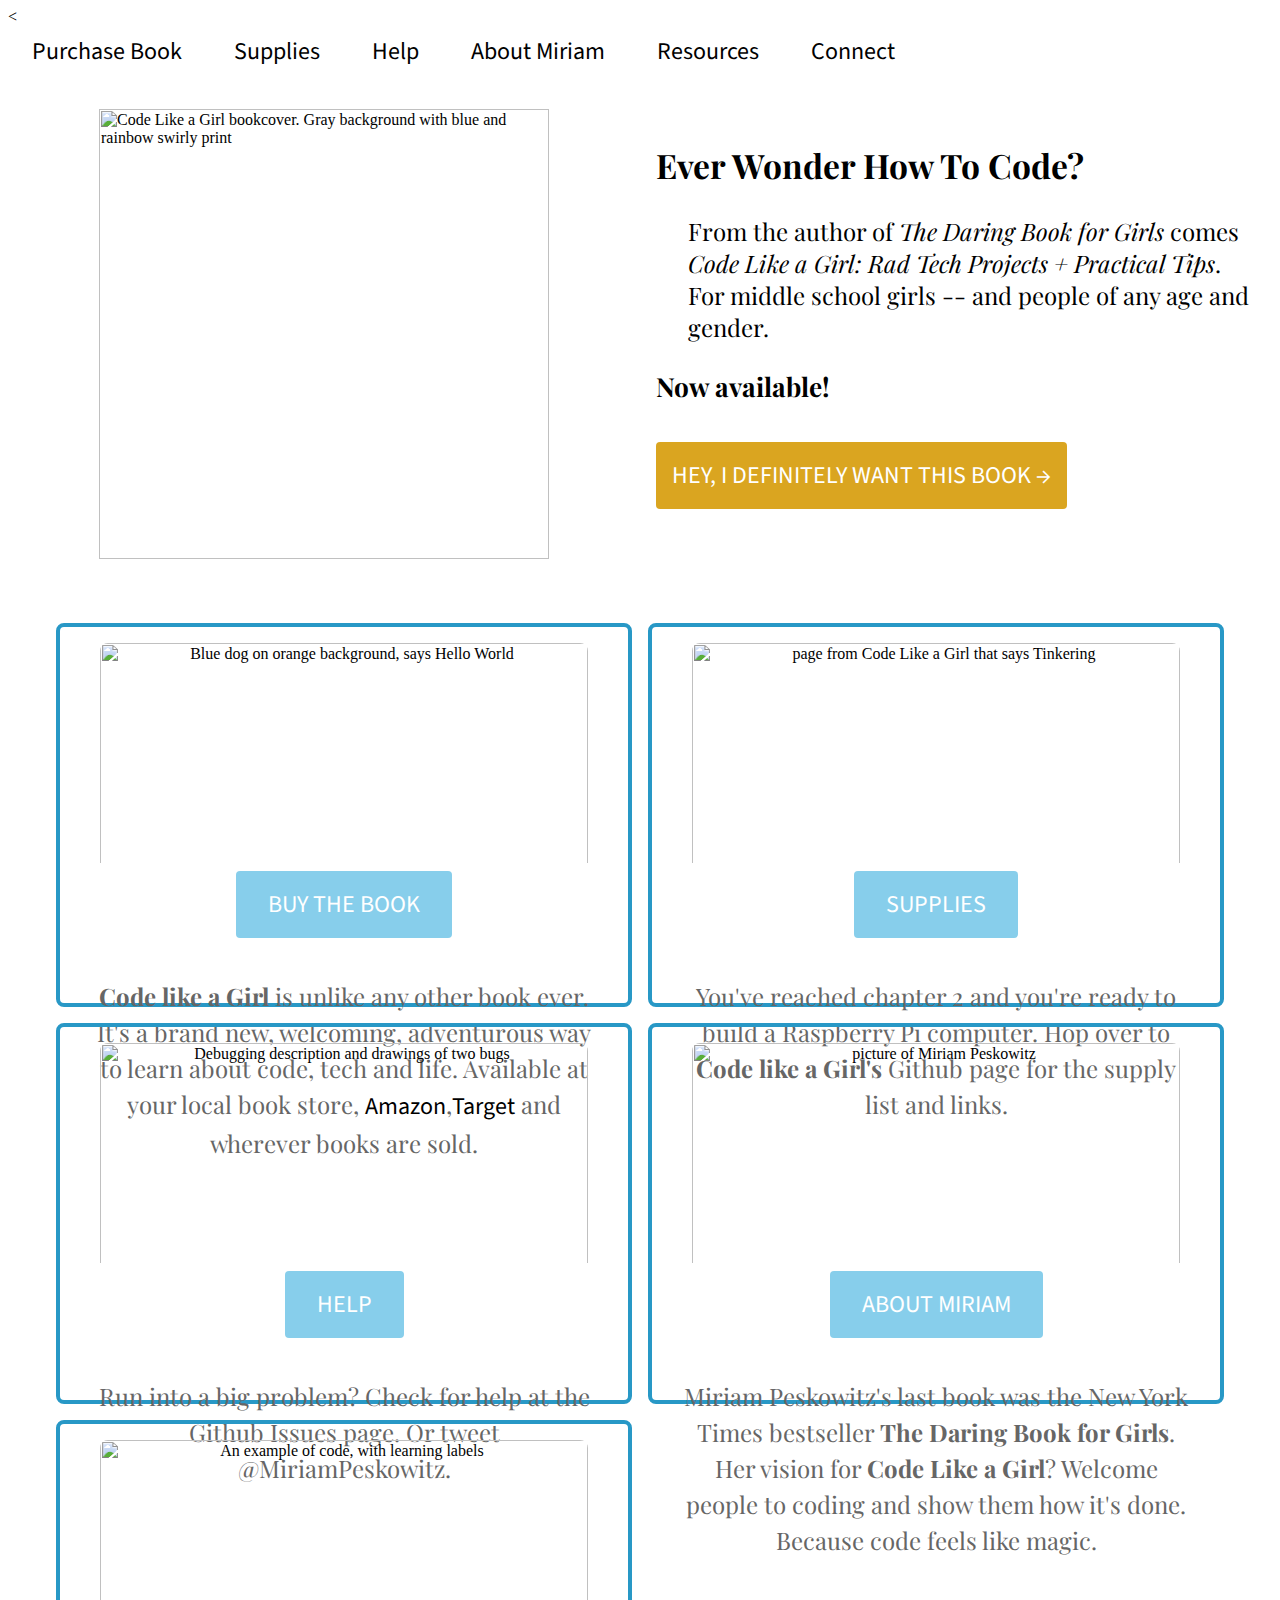
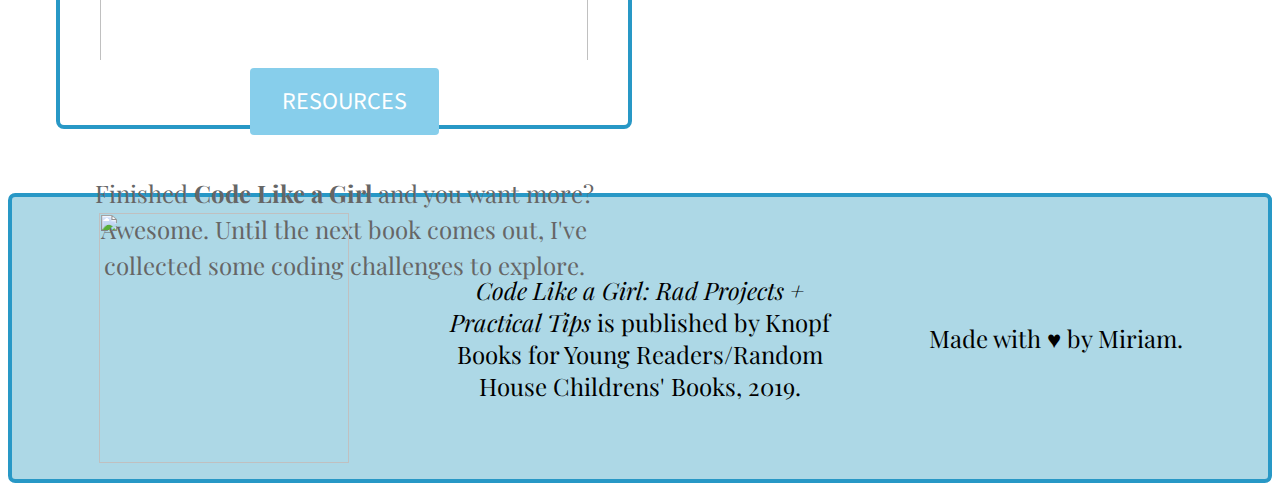
==== commit bbb376b9: "Update index.html" ====
--- a/index.html
+++ b/index.html
@@ -1,103 +1,161 @@
-<!-- Website for code like a girl book. -->
+<!-- Website for code like a girl book -->
+<
+<!DOCTYPE html>
+<html lang="en">
+  <head>
+    <meta charset="UTF-8">
+    <meta name="viewport" content="width=device-width, initial-scale=1"/>
+    <title>Code Like a Girl</title>
+    <link rel="stylesheet" type="text/css" href="styles.css">
+  </head>
 
-<html>
-<head>
-  <meta charset="UTF-8">
-  <meta name="viewport" content="width=device-width, initial-scale=1"/>
-  <title>Code Like a Girl</title>
-  <link rel="stylesheet" type="text/css" href="styles.css">
-</head>
+  <body>
+    <nav>
+      <ul>
+        <li><a href="#purchase">Purchase Book</a></li>
+        <li><a href="#supplies">Supplies</a></li>
+        <li><a href="#help">Help</a></li>
+        <li><a href="#about-miriam">About Miriam</a></li>
+        <li><a href="#resources">Resources</a></li>
+        <li><a href="#connect">Connect</a></li>
+      </ul>
+    </nav>
+    <main class="wrapper">
+      <!-- add nav bar here ul/li with grid?? -->
+     
+      <section class="hero"> 
+        <picture class="item" id="cover-image">
+         <!--  <img src="https://res.cloudinary.com/tech-stories/image/upload/bo_4px_solid_rgb:6a6b6d,c_fill,h_500,r_2/v1563406426/9781524713898_3_-1_rakndq.jpg" height="350" alt="Code Like a Girl bookcover. Gray background with blue and rainbow swirly print" > -->
+         <img src="https://res.cloudinary.com/tech-stories/image/upload/v1565403761/Screen_Shot_2019-07-31_at_4.04.44_PM_yweslw.png" height="450" alt="Code Like a Girl bookcover. Gray background with blue and rainbow swirly print" >
+        </picture>  
+        <article class="item" id="description">
+          <h2>Ever Wonder How To Code?  </h2>
+          
+          <p>From the author of <em>The Daring Book for Girls</em> comes <em>Code Like a Girl: Rad Tech Projects + Practical Tips</em>. For middle school girls -- and people of any age and gender.</p>
 
-<body>
-  <main class="wrapper">
-    <!-- add nav bar here ul/li with grid -->
-    <section class="hero"> 
-      <img id="bookcover" src="https://res.cloudinary.com/tech-stories/image/upload/a_349/v1552341463/Screen_Shot_2019-02-14_at_5.20.54_PM_q3yvs3.png" alt="Code Like a Girl bookcover. Gray background with blue and rainbow swirly print" >    
-      <article id="description">
-        <h1>Ready to code? </h1>
-        <h1>Wonder how it's done? </h1>
-        <p>From the author of  <span>The Daring Book for Girls</span> comes <span>Code Like a Girl: Rad Tech Projects + Practical Tips</span>.</p>
-        <p> For Middle School girls -- and everyone else, of all ages and genders.</p>
-        <h3>Pre-order now! Available in stores on TUESDAY, AUGUST 13, 2019.</h3>
-        <a href="https://www.amazon.com/Code-Like-Girl-Projects-Practical/dp/1524713899"  target="_blank">I want to pre-order! </a>
-      </article>
-    </section>
-    <section class="cards" id="cards">
-      <ul>
-        <li>
-          <figure>
-            <img src="https://res.cloudinary.com/tech-stories/image/upload/c_scale,h_270,w_456/v1562860271/Screen_Shot_2019-07-11_at_11.50.55_AM_dsevbz.png" alt="Blue dog on orange background, says Hello World">
-            <figcaption><h3>Grab this book now!</h3></figcaption>
-          </figure>
-          <p>
-            Code like a Girl is unlike any other book out there. It's a brand new way into learning about tech and code. It's especially written for everyone who has ever thought you have to first be a math genius before writing a single line of code. Because: nah. Code is all about story and language. Pick up a copy at your local indie book store, or  <a class="no-link-background" href="https://www.amazon.com/Code-Like-Girl-Projects-Practical/dp/1524713899"  target="_blank">Amazon</a>, <a class="no-link-background" href="https://www.target.com/p/code-like-a-girl-rad-tech-projects-and-practical-tips-by-miriam-peskowitz-hardcover/-/A-77096390" target="blank">Target</a>, and wherever books are sold. 
-          </p>
-          <a href="https://www.amazon.com/Code-Like-Girl-Projects-Practical/dp/1524713899"  target="_blank">Buy the book</a>
-        </li>
 
-        <!-- Supplies -->
-        <li>
-          <figure>
-            <img src="https://res.cloudinary.com/tech-stories/image/upload/v1562807342/Screen_Shot_2019-07-10_at_9.08.40_PM_e3rjif.png" alt="page from Code Like a Girl that says Tinkering">
-            <figcaption><h3>Supplies</h3></figcaption>
-          </figure>
-          <p>
-            In addition to coding at Trinket.io and at scratch.mit.edu, the book guides readers in putting together their own computer from a Raspberry Pi core. That's when the fun begins: with motion sensors, light shows and more. You can just read along, but if you want to dive in, I've put some ideas together for where to get the stuff. Get ready to hop over to Code Like a Girl's Github page.
+          <h3>Now available!</h3>
 
-          </p>
-          <a href="https://github.com/CodeLikeAGirlBook/Supplies">Supplies</a>
-        </li>
+          <a class="uppercase" href="https://www.amazon.com/Code-Like-Girl-Projects-Practical/dp/1524713899"  target="_blank">Hey, I definitely want this book &rarr;</a>
+          <!-- right arrow:  -->
+        </article>
+      </section>
+      <div class="wrapper">
+      <section class="cards">
+        <ul>
 
-        <!-- Debugging/help -->
-        <li>
-          <figure>
-            <img src="https://res.cloudinary.com/tech-stories/image/upload/w_1000,ar_16:9,c_fill,g_auto,e_sharpen/v1562949057/Screen_Shot_2019-07-12_at_12.30.42_PM_fir9xx.png" alt="Debugging description and drawings of two bugs">
-            <figcaption><h3>Uh-oh</h3></figcaption>
-          </figure>
-          <p>
-            Coding is both easier and harder than its reputation has it. You're reading the book and coding, and you've run into a problem. No worries, we've got your back. Click here for some extra help, or at least, to see if anyone else has had your problem. Or tweet @MiriamPeskowitz. 
-          </p>
-          <a href="https://github.com/CodeLikeAGirlBook/Issues" target="_blank">Help</a>
-        </li>
-        <li>
-          <figure>
-            <img src="https://res.cloudinary.com/tech-stories/image/upload/w_1000,ar_16:9,c_fill,g_auto,e_sharpen/v1562807641/miriam_avatar_qj1eje.jpg" alt="picture of Miriam Peskowitz">
-            <figcaption><h3>About the author</h3></figcaption>
-          </figure>
-          <p>
-            Miriam Peskowitz's last book was the New York Times and internationally bestselling Daring Book for Girls. In 2016 she immersed herself in the tech community. Her vision: figure out creative and welcoming ways to teach people to code. Because code belongs to all of us. 
+      <!-- Purchase Book -->
+          <li id="purchase">
+            <figure>
+              <img src="https://res.cloudinary.com/tech-stories/image/upload/c_scale,h_270,w_456/v1562860271/Screen_Shot_2019-07-11_at_11.50.55_AM_dsevbz.png" alt="Blue dog on orange background, says Hello World">
+              <figcaption><h3>Grab this book now!</h3></figcaption>
+            </figure>
+            <a class="uppercase" href="https://www.amazon.com/Code-Like-Girl-Projects-Practical/dp/1524713899"  target="_blank">Buy the book</a>
+            <p>
+              <strong>Code like a Girl</strong> is unlike any other book ever. It's a brand new, welcoming, adventurous way to learn about code, tech and life. Available at your local book store, <a class="no-link-background" href="https://www.amazon.com/Code-Like-Girl-Projects-Practical/dp/1524713899" target="_blank" >Amazon</a>,<a class="no-link-background" href="https://www.target.com/p/code-like-a-girl-rad-tech-projects-and-practical-tips-by-miriam-peskowitz-hardcover/-/A-77096390" target="blank">Target</a> and wherever books are sold. 
+            </p>
+            
+          </li>
 
-          </p>
-          <a href="#">More about Miriam</a>
-        </li>
-        <li>
-          <figure>
-            <img src="https://res.cloudinary.com/tech-stories/image/upload/v1562807659/kids.png" alt="many girls and boys">
-            <figcaption><h3>Help Each Other</h3></figcaption>
-          </figure>
-          <p>
-            No one codes alone. Find friends to code with, and join the movement for equality in coding and tech.  
+          <!-- Supplies -->
+          <li id="supplies">
+            <figure>
+              <img src="https://res.cloudinary.com/tech-stories/image/upload/v1562807342/Screen_Shot_2019-07-10_at_9.08.40_PM_e3rjif.png" alt="page from Code Like a Girl that says Tinkering">
+              <figcaption>
+                <h3>Supplies</h3>
+              </figcaption>
+            </figure>
+             <a class="uppercase" href="https://github.com/CodeLikeAGirlBook/Supplies" target="_blank" >Supplies</a>
+            <p>
+             You've reached chapter 2 and you're ready to build a Raspberry Pi computer. Hop over to <strong>Code like a Girl's</strong> Github page for the supply list and links.
+            </p>
+           
+          </li>
 
-              
-          </p>
-          <a href="#">Coming soon:  Supporters</a>
-        </li>
-        <li>
-          <figure>
-            <img src="https://res.cloudinary.com/tech-stories/image/upload/v1562860080/Screen_Shot_2019-07-11_at_11.47.46_AM_csww1a.png" alt="An example of code, with learning labels">
-            <figcaption><h3>Teachers & Parents</h3></figcaption>
-          </figure>
-          <p>
-            Code Like a Girl aims to help teachers and parents learn the basics of coding, so they can support kids' learning. It's everything YOU always wanted to know about how to answer the kids' questions about code--and your own. Plus, where to go next once you've finished Code Like a Girl. 
-          </p>
-          <a href="#">Coming Soon:   Resources</a>
-        </li>
-      </ul>
-    </section>
-  </main>
-  <footer>
-    <p>&copy; 2019. Made with ♥ by <a href="https://twitter.com/MiriamPeskowitz" target="_blank">Miriam</a></p>
-  </footer>
-  <!-- What else should go in footer: github page , randomhouse children's books page ALSO -- make the footer same background or color as the header -->
-</body>
+          <!-- Debugging/help -->
+          <li id="help">
+            <figure>
+              <img src="https://res.cloudinary.com/tech-stories/image/upload/w_1000,ar_16:9,c_fill,g_auto,e_sharpen/v1562949057/Screen_Shot_2019-07-12_at_12.30.42_PM_fir9xx.png" alt="Debugging description and drawings of two bugs">
+              <figcaption>
+                <h3>Help</h3>
+              </figcaption>
+            </figure>
+            <a class="uppercase" href="https://github.com/CodeLikeAGirlBook/Issues" target="_blank">Help</a>
+            <p>
+              Run into a big problem? Check for help at the  Github Issues page. Or tweet @MiriamPeskowitz. 
+            </p>
+            
+          </li>
+
+   <!-- About the author -->
+          <li id="about-miriam">
+            <figure>
+              <img src="https://res.cloudinary.com/tech-stories/image/upload/w_1000,ar_16:9,c_fill,g_auto,e_sharpen/v1562807641/miriam_avatar_qj1eje.jpg" alt="picture of Miriam Peskowitz">
+              <figcaption>
+                <h3>
+                  About the author
+                </h3>
+              </figcaption>
+            </figure>
+             <a class="uppercase" href="https://mpeskowitz.com/about-1" target="_blank" >About Miriam</a>
+            <p>
+              Miriam Peskowitz's last book was the New York Times bestseller <strong>The Daring Book for Girls</strong>. Her vision for <strong>Code Like a Girl</strong>? Welcome people to coding and show them how it's done. Because code feels like magic. 
+             </p>
+           
+          </li>
+
+ <!-- Resources -->
+          <li id="resources">
+            <figure>
+              <img src="https://res.cloudinary.com/tech-stories/image/upload/v1562860080/Screen_Shot_2019-07-11_at_11.47.46_AM_csww1a.png" alt="An example of code, with learning labels">
+              <figcaption >
+                <h3 class="too-light">Resources</h3>
+              </figcaption>
+            </figure>
+             <a class="uppercase" href="https://github.com/CodeLikeAGirlBook/Resources" target="_blank" >Resources</a>
+            <p>
+              Finished <strong>Code Like a Girl</strong> and you want more?  Awesome. Until the next book comes out, I've collected some coding challenges to explore. 
+            </p>
+           
+          </li>
+
+<!--  Supporters change to: Contact, workshops, talks, Movement, Change
+          <li id="connect">
+            <figure>
+              <img src="https://res.cloudinary.com/tech-stories/image/upload/v1562807659/kids.png" alt="many girls and boys">
+              <figcaption >
+                <h3 class="too-light">Go and Code! </h3>
+              </figcaption>
+            </figure>
+             <a class="uppercase" href="#">Coming soon:  Supporters</a>
+            <p>
+             Find friends.. 
+            </p>
+           
+           
+          </li>       -->
+        </ul>
+      </section>
+    </div>
+    </main>
+
+    <footer>
+   <!--    <section> -->
+        <img class="book-image" src="https://res.cloudinary.com/tech-stories/image/upload/a_340/v1563568177/footer_pcx8p0.png" height="250">
+     <!--  </section> -->
+      <section>
+        <p><em>Code Like a Girl: Rad Projects + Practical Tips</em> is published by Knopf Books for Young Readers/Random House Childrens' Books, 2019. <p>
+      </section>
+      <section>  
+       <p> Made with ♥ by <a href="https://twitter.com/MiriamPeskowitz" target="_blank">Miriam.</a> </p>
+     </section>
+    </footer>
+   
+  </body>
 </html>
+
+
+          <!-- NOTE: this was to have an angled img on larger screen and change that for smaller screen  -->
+         <!--  <source media="(min-width: 1030px)" srcset="https://res.cloudinary.com/tech-stories/image/upload/bo_3px_solid_rgb:6d6767,c_scale,h_387,r_5/a_340/v1552341463/Screen_Shot_2019-02-14_at_5.20.54_PM_q3yvs3.png"> -->
+         <!--  <source media="(max-width: 1029px)" srcset="https://res.cloudinary.com/tech-stories/image/upload/c_fill,h_500/v1563406426/9781524713898_3_-1_rakndq.jpg"> -->
+          <!-- <img id="bookcover" src="https://res.cloudinary.com/tech-stories/image/upload/bo_2px_solid_rgb:383636,c_scale,h_1356/v1563406426/9781524713898_3_-1_rakndq.jpg" --> 
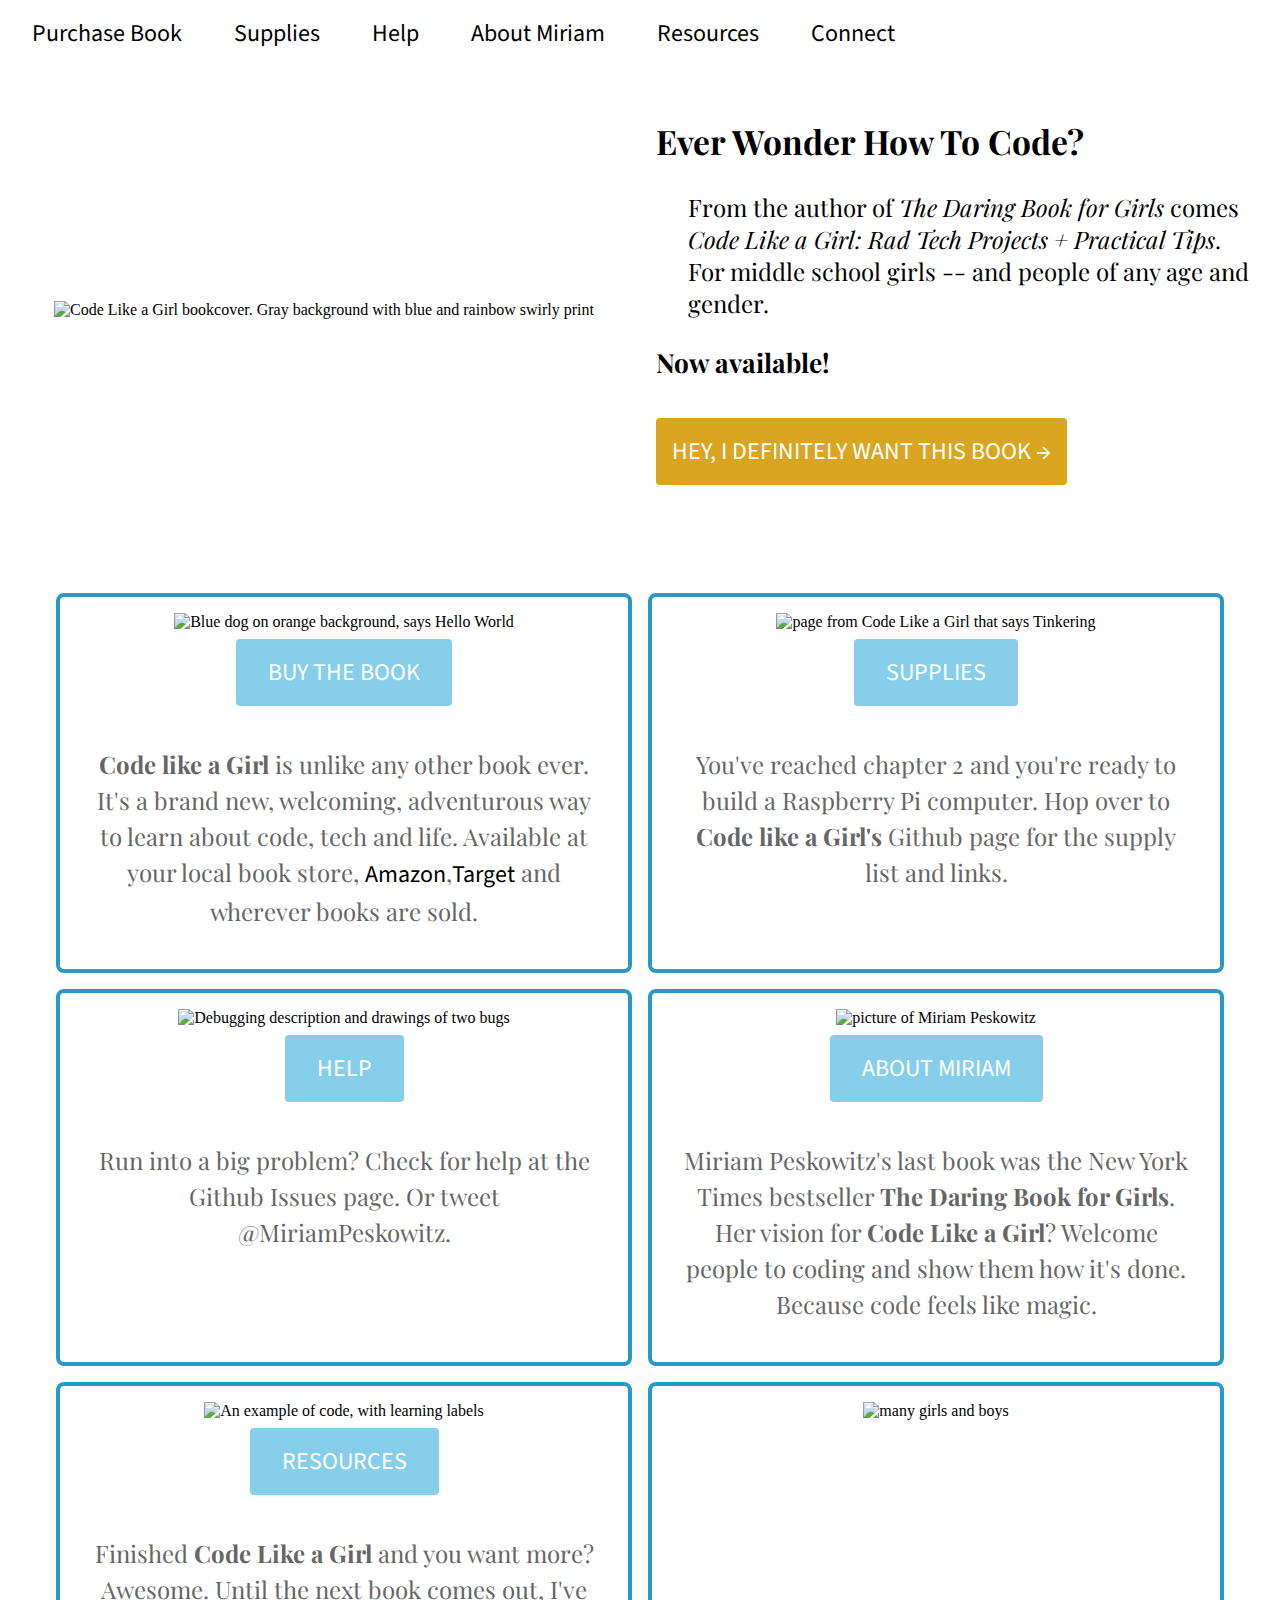
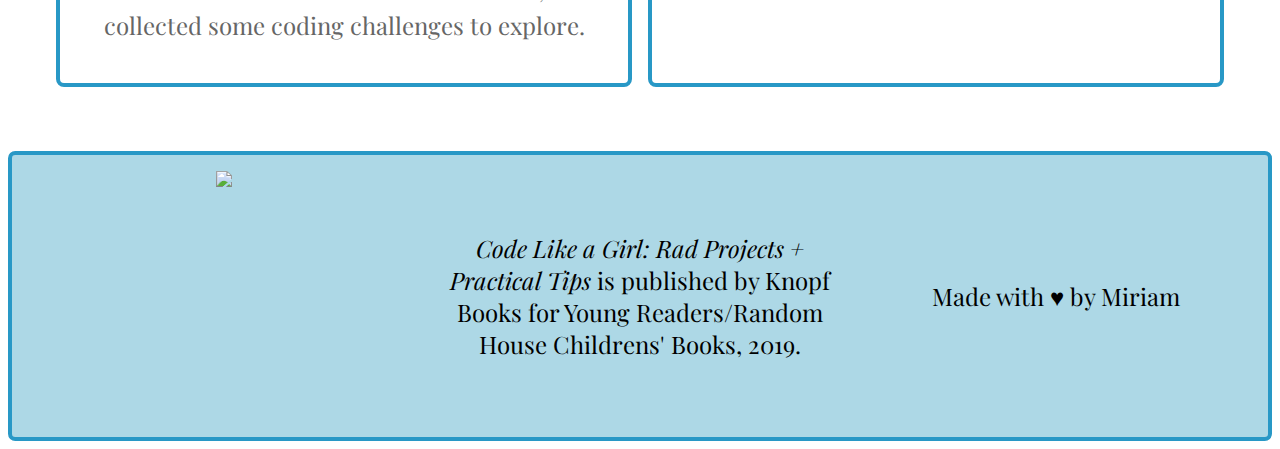
==== commit 4e1ddfe6: "Fix Supporters Sectioon, replace broken link" ====
--- a/index.html
+++ b/index.html
@@ -1,5 +1,5 @@
-<!-- Website for code like a girl book -->
-<
+<!-- Website for code like a girl book.  -->
+
 <!DOCTYPE html>
 <html lang="en">
   <head>
@@ -21,12 +21,11 @@
       </ul>
     </nav>
     <main class="wrapper">
-      <!-- add nav bar here ul/li with grid?? -->
+     
      
       <section class="hero"> 
         <picture class="item" id="cover-image">
-         <!--  <img src="https://res.cloudinary.com/tech-stories/image/upload/bo_4px_solid_rgb:6a6b6d,c_fill,h_500,r_2/v1563406426/9781524713898_3_-1_rakndq.jpg" height="350" alt="Code Like a Girl bookcover. Gray background with blue and rainbow swirly print" > -->
-         <img src="https://res.cloudinary.com/tech-stories/image/upload/v1565403761/Screen_Shot_2019-07-31_at_4.04.44_PM_yweslw.png" height="450" alt="Code Like a Girl bookcover. Gray background with blue and rainbow swirly print" >
+           <img src="https://res.cloudinary.com/tech-stories/image/upload/v1565403761/Screen_Shot_2019-07-31_at_4.04.44_PM_yweslw.png" height="450" alt="Code Like a Girl bookcover. Gray background with blue and rainbow swirly print" >
         </picture>  
         <article class="item" id="description">
           <h2>Ever Wonder How To Code?  </h2>
@@ -37,7 +36,7 @@
           <h3>Now available!</h3>
 
           <a class="uppercase" href="https://www.amazon.com/Code-Like-Girl-Projects-Practical/dp/1524713899"  target="_blank">Hey, I definitely want this book &rarr;</a>
-          <!-- right arrow:  -->
+        
         </article>
       </section>
       <div class="wrapper">
@@ -119,21 +118,16 @@
            
           </li>
 
-<!--  Supporters change to: Contact, workshops, talks, Movement, Change
+ <!-- Supporters change to: Contact, workshops, talks, Movement, Change -->
           <li id="connect">
             <figure>
               <img src="https://res.cloudinary.com/tech-stories/image/upload/v1562807659/kids.png" alt="many girls and boys">
               <figcaption >
-                <h3 class="too-light">Go and Code! </h3>
+                <h3 class="too-light">Go and Code</h3>
               </figcaption>
             </figure>
-             <a class="uppercase" href="#">Coming soon:  Supporters</a>
-            <p>
-             Find friends.. 
-            </p>
-           
-           
-          </li>       -->
+            
+          </li>      
         </ul>
       </section>
     </div>
@@ -147,15 +141,10 @@
         <p><em>Code Like a Girl: Rad Projects + Practical Tips</em> is published by Knopf Books for Young Readers/Random House Childrens' Books, 2019. <p>
       </section>
       <section>  
-       <p> Made with ♥ by <a href="https://twitter.com/MiriamPeskowitz" target="_blank">Miriam.</a> </p>
+       <p> Made with ♥ by <a href="https://twitter.com/MiriamPeskowitz" target="_blank">Miriam</a> </p>
      </section>
     </footer>
-   
+
   </body>
 </html>
 
-
-          <!-- NOTE: this was to have an angled img on larger screen and change that for smaller screen  -->
-         <!--  <source media="(min-width: 1030px)" srcset="https://res.cloudinary.com/tech-stories/image/upload/bo_3px_solid_rgb:6d6767,c_scale,h_387,r_5/a_340/v1552341463/Screen_Shot_2019-02-14_at_5.20.54_PM_q3yvs3.png"> -->
-         <!--  <source media="(max-width: 1029px)" srcset="https://res.cloudinary.com/tech-stories/image/upload/c_fill,h_500/v1563406426/9781524713898_3_-1_rakndq.jpg"> -->
-          <!-- <img id="bookcover" src="https://res.cloudinary.com/tech-stories/image/upload/bo_2px_solid_rgb:383636,c_scale,h_1356/v1563406426/9781524713898_3_-1_rakndq.jpg" --> 
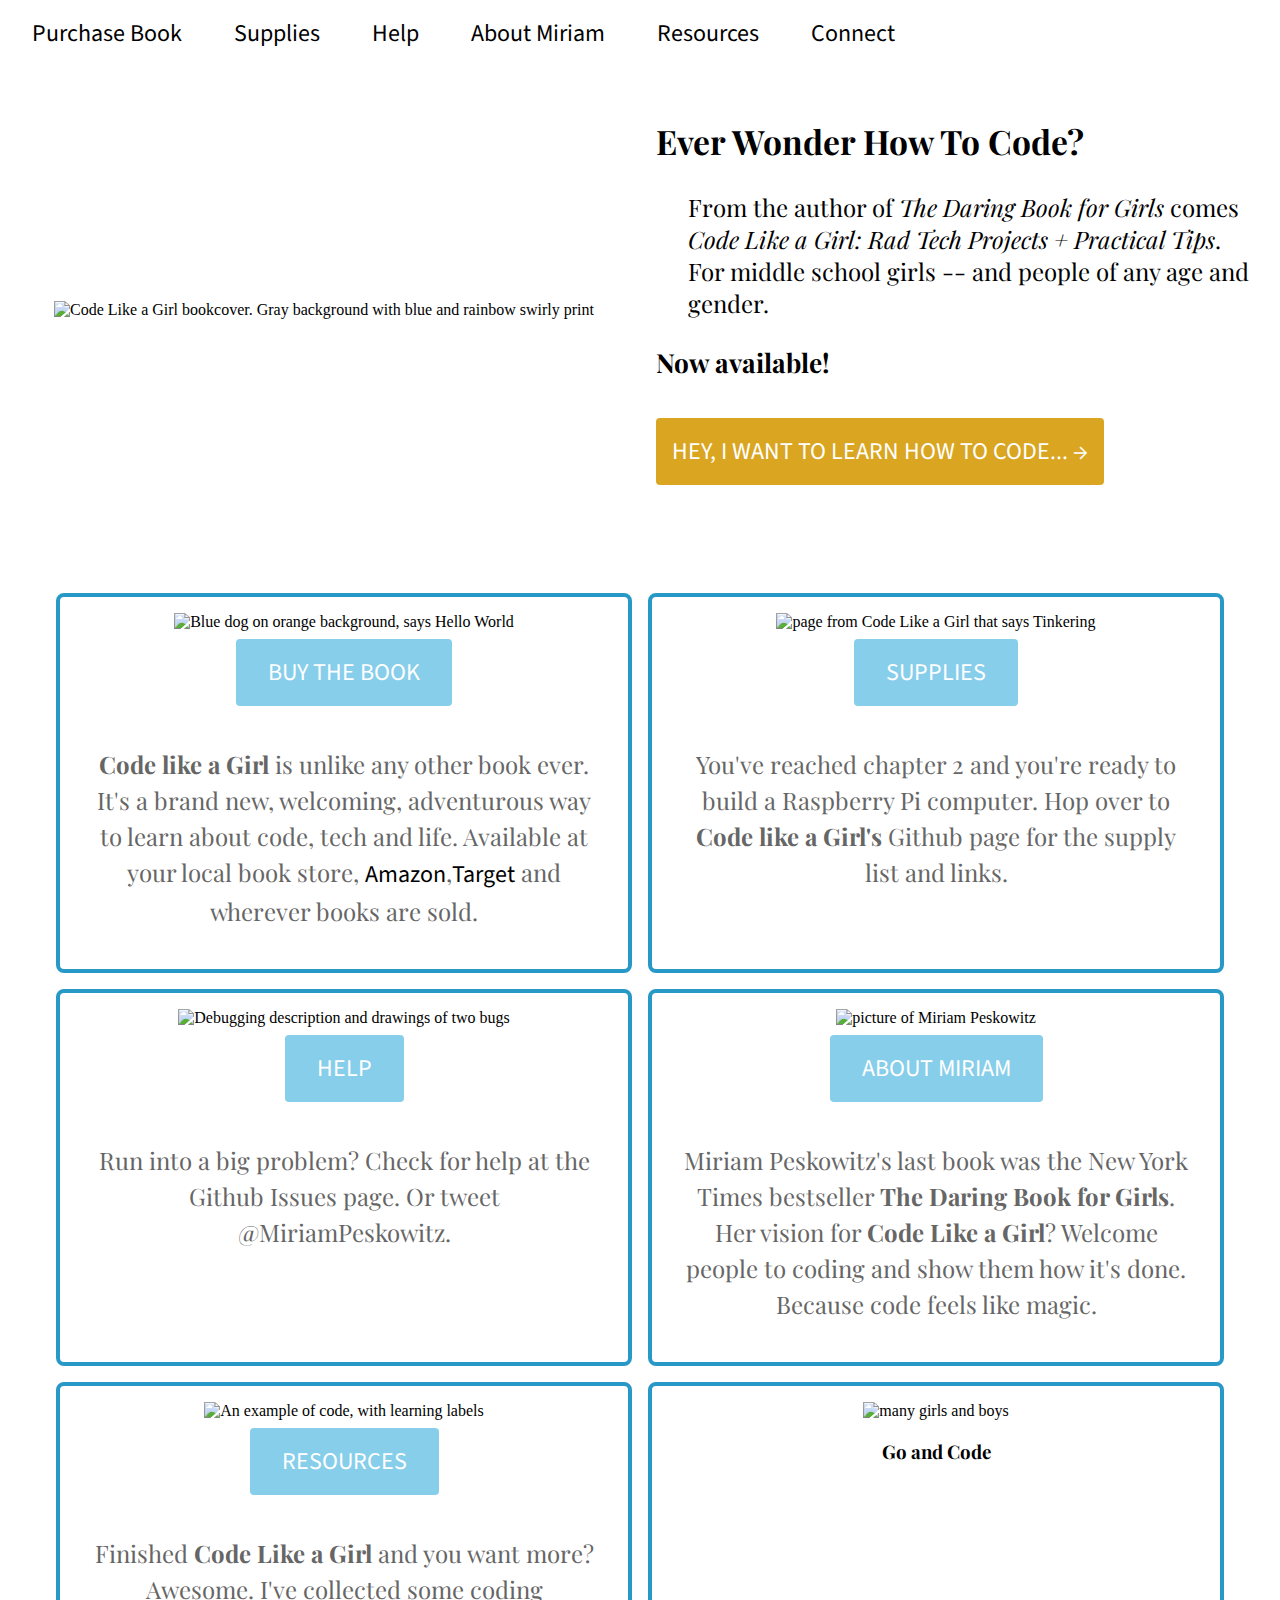
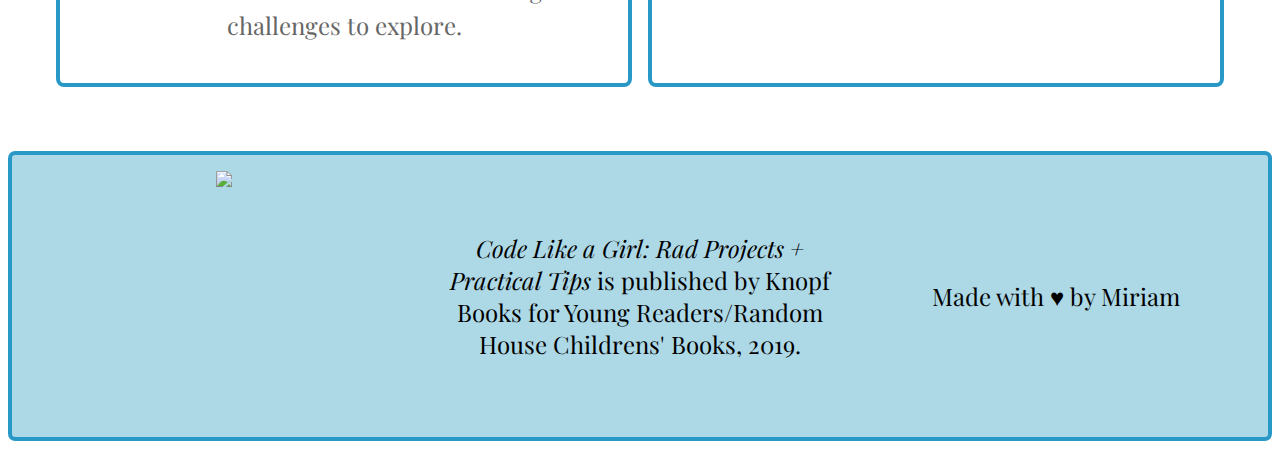
==== commit ed1b2a07: "Remove figcaption" ====
--- a/index.html
+++ b/index.html
@@ -35,7 +35,7 @@
 
           <h3>Now available!</h3>
 
-          <a class="uppercase" href="https://www.amazon.com/Code-Like-Girl-Projects-Practical/dp/1524713899"  target="_blank">Hey, I definitely want this book &rarr;</a>
+          <a class="uppercase" href="https://www.amazon.com/Code-Like-Girl-Projects-Practical/dp/1524713899"  target="_blank">Hey, I want to learn how to code... &rarr;</a>
         
         </article>
       </section>
@@ -81,7 +81,7 @@
             </figure>
             <a class="uppercase" href="https://github.com/CodeLikeAGirlBook/Issues" target="_blank">Help</a>
             <p>
-              Run into a big problem? Check for help at the  Github Issues page. Or tweet @MiriamPeskowitz. 
+              Run into a big problem? Check for help at the Github Issues page. Or tweet @MiriamPeskowitz. 
             </p>
             
           </li>
@@ -113,7 +113,7 @@
             </figure>
              <a class="uppercase" href="https://github.com/CodeLikeAGirlBook/Resources" target="_blank" >Resources</a>
             <p>
-              Finished <strong>Code Like a Girl</strong> and you want more?  Awesome. Until the next book comes out, I've collected some coding challenges to explore. 
+              Finished <strong>Code Like a Girl</strong> and you want more?  Awesome. I've collected some coding challenges to explore. 
             </p>
            
           </li>
@@ -122,9 +122,9 @@
           <li id="connect">
             <figure>
               <img src="https://res.cloudinary.com/tech-stories/image/upload/v1562807659/kids.png" alt="many girls and boys">
-              <figcaption >
+           
                 <h3 class="too-light">Go and Code</h3>
-              </figcaption>
+             
             </figure>
             
           </li>      
